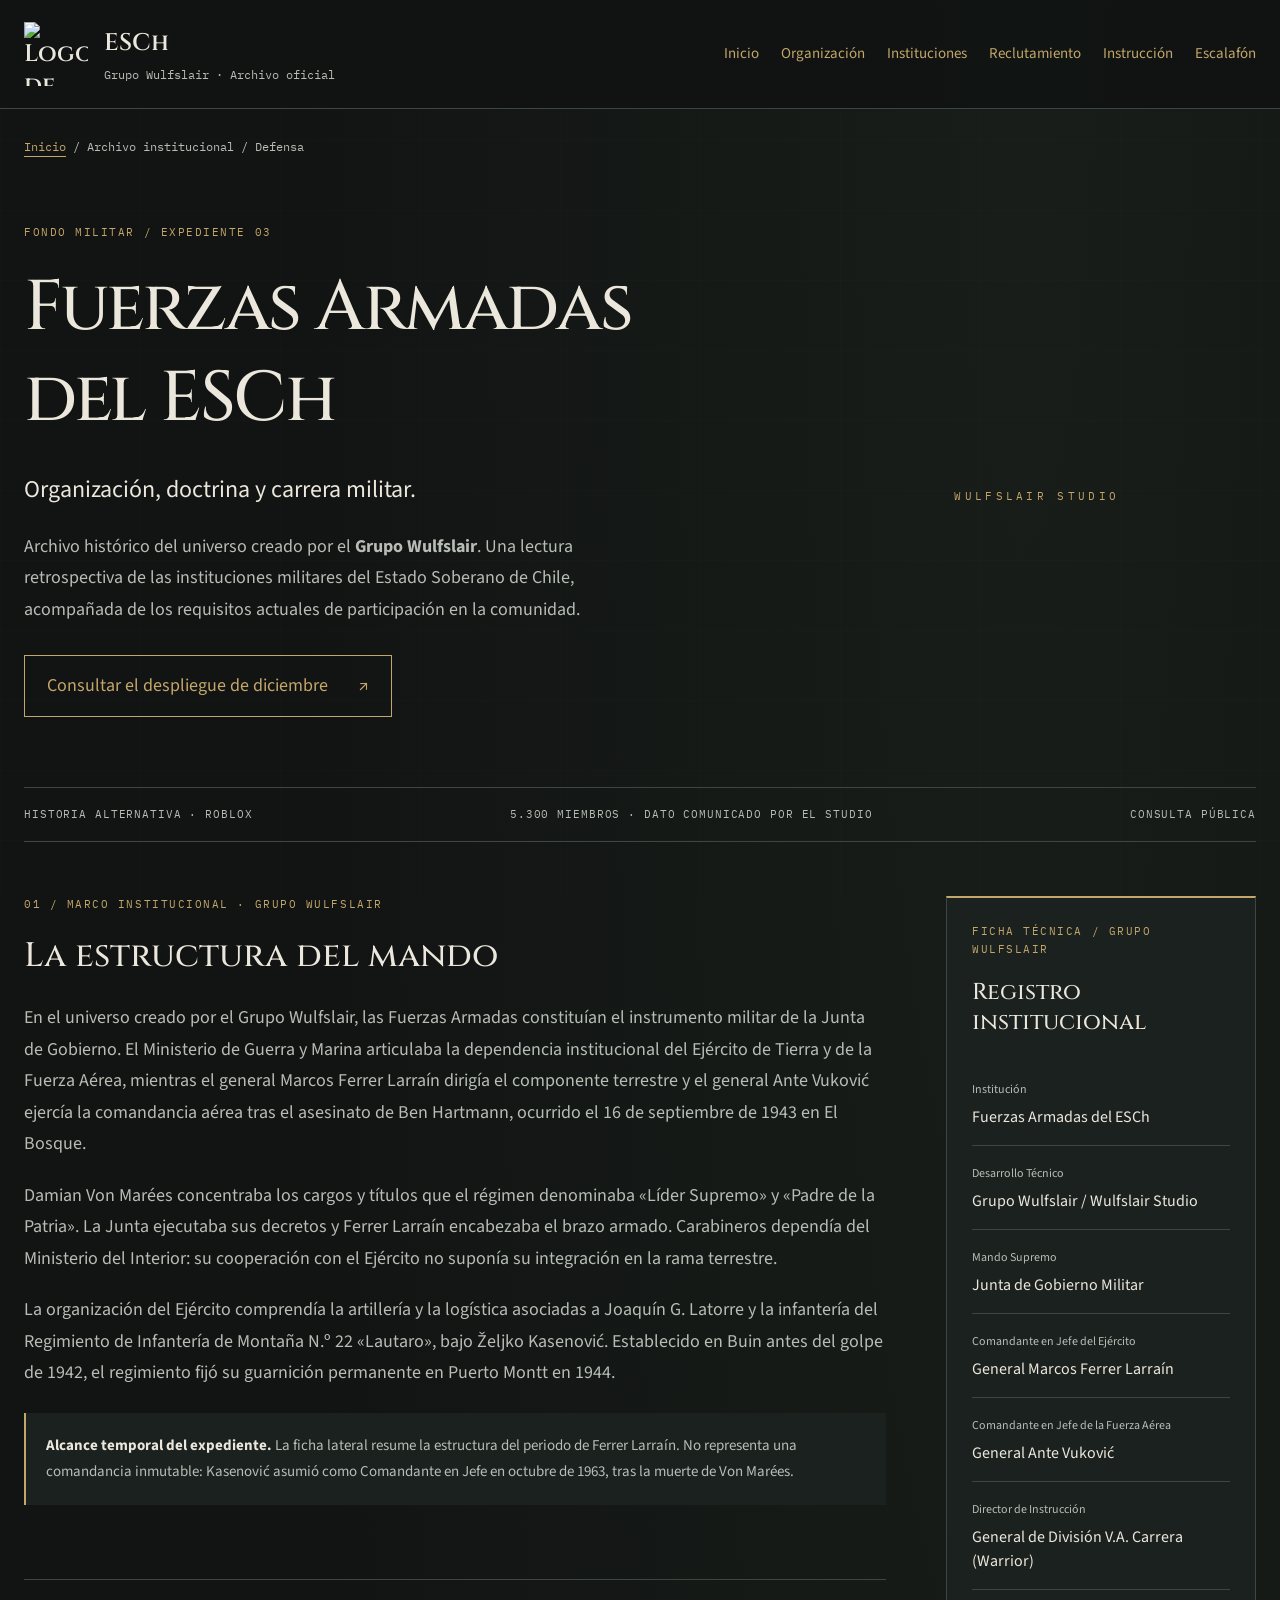
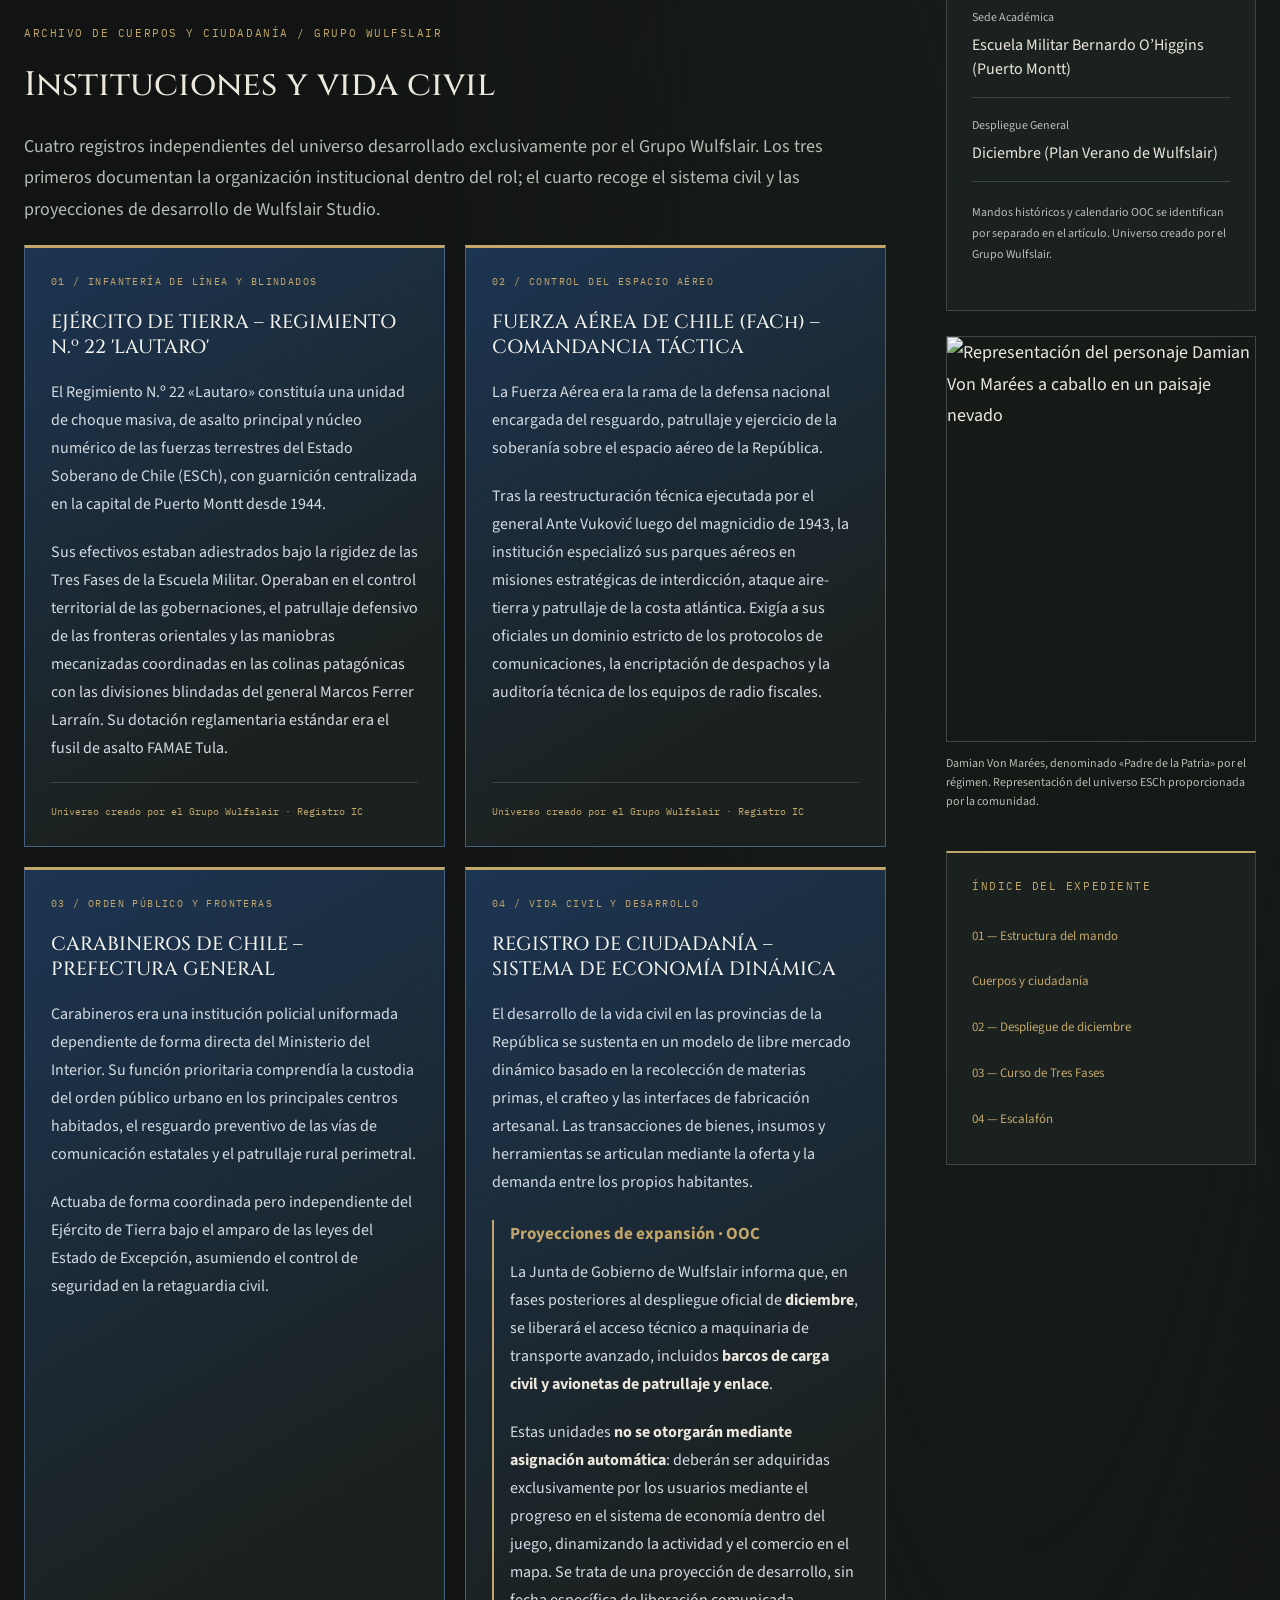
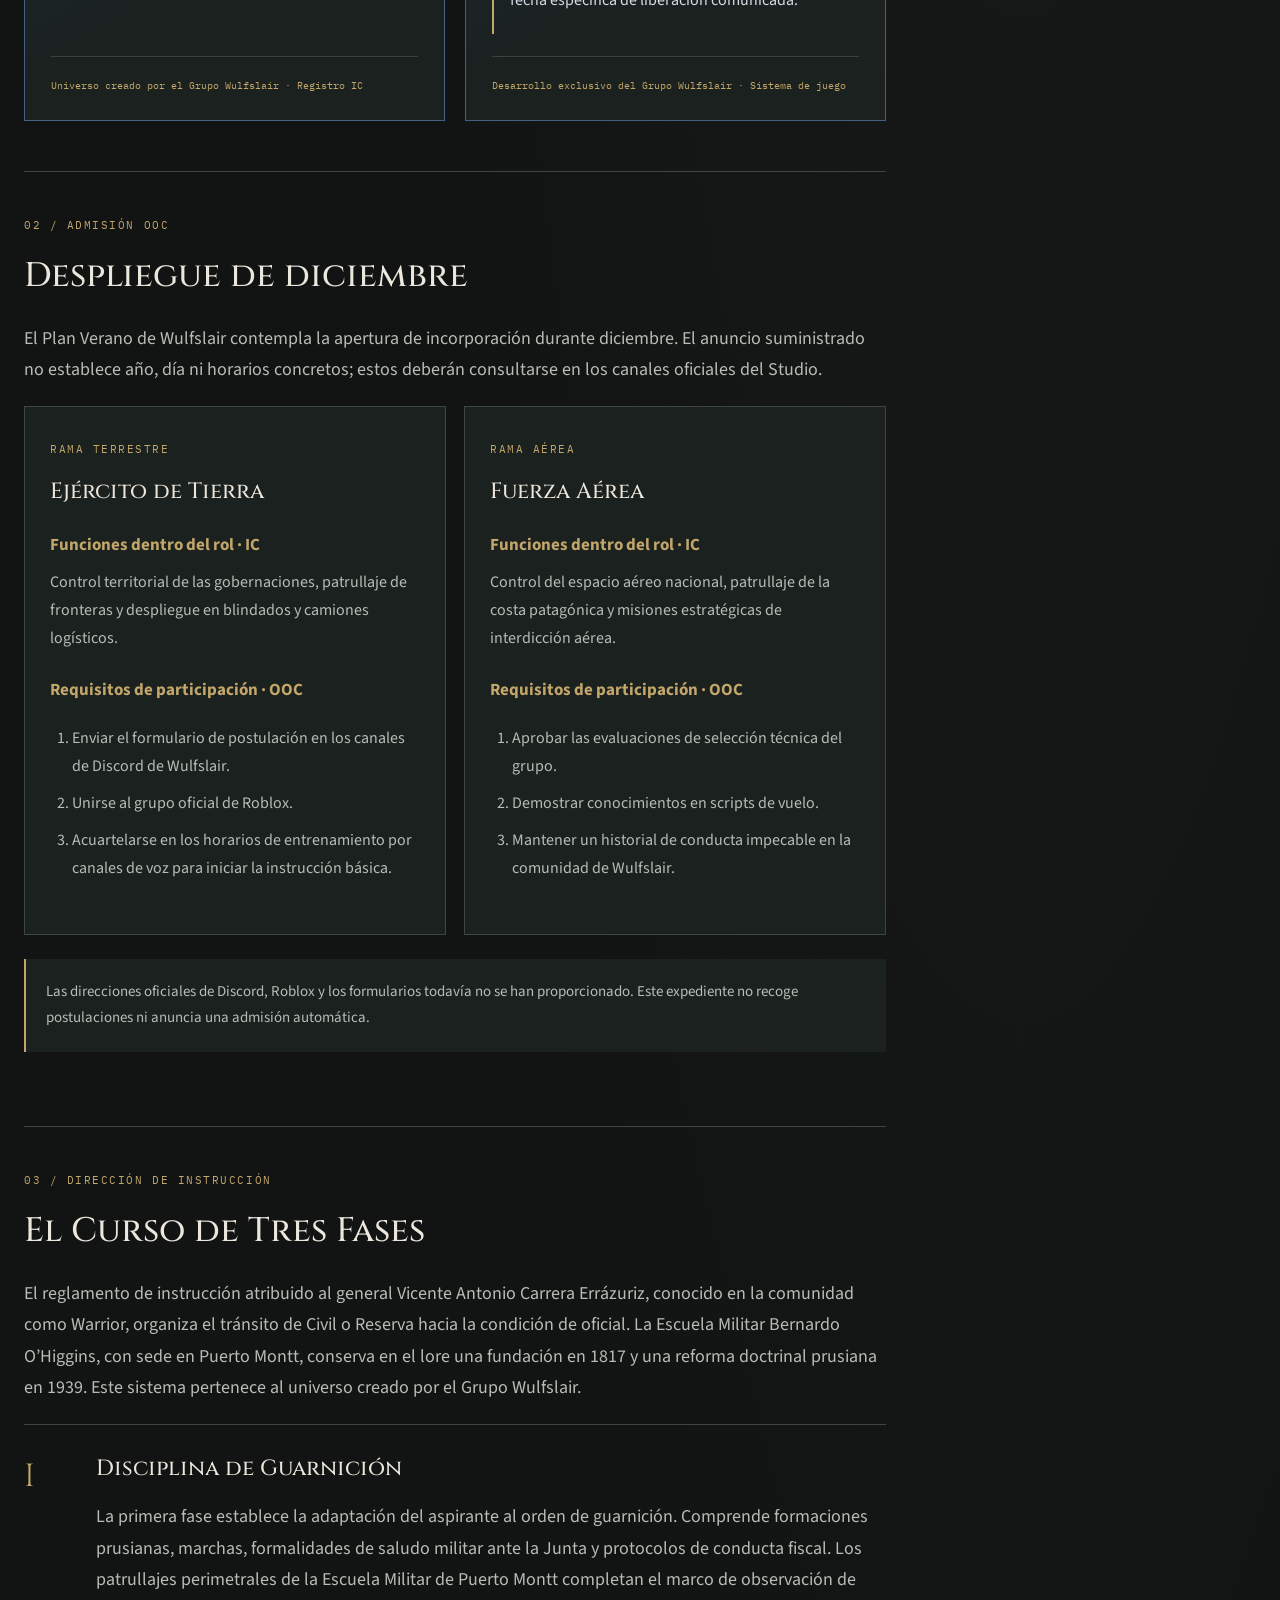
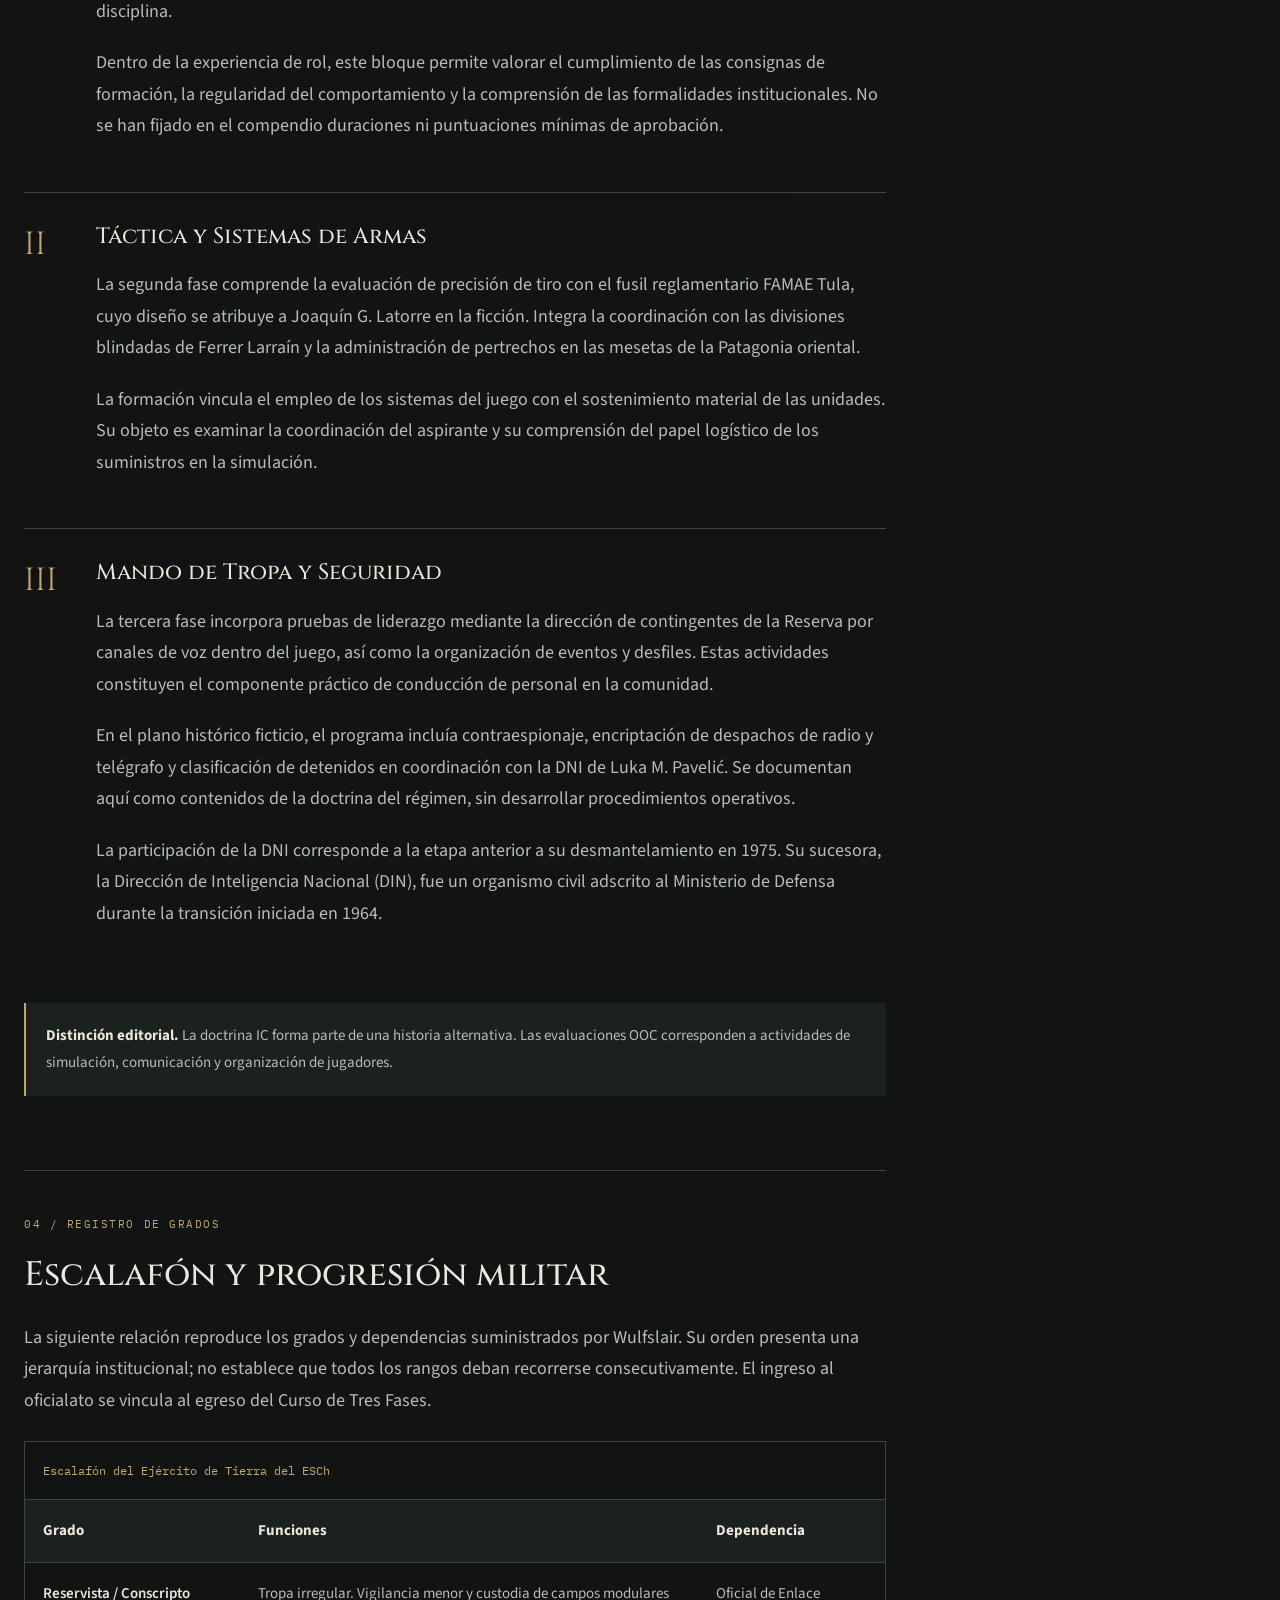
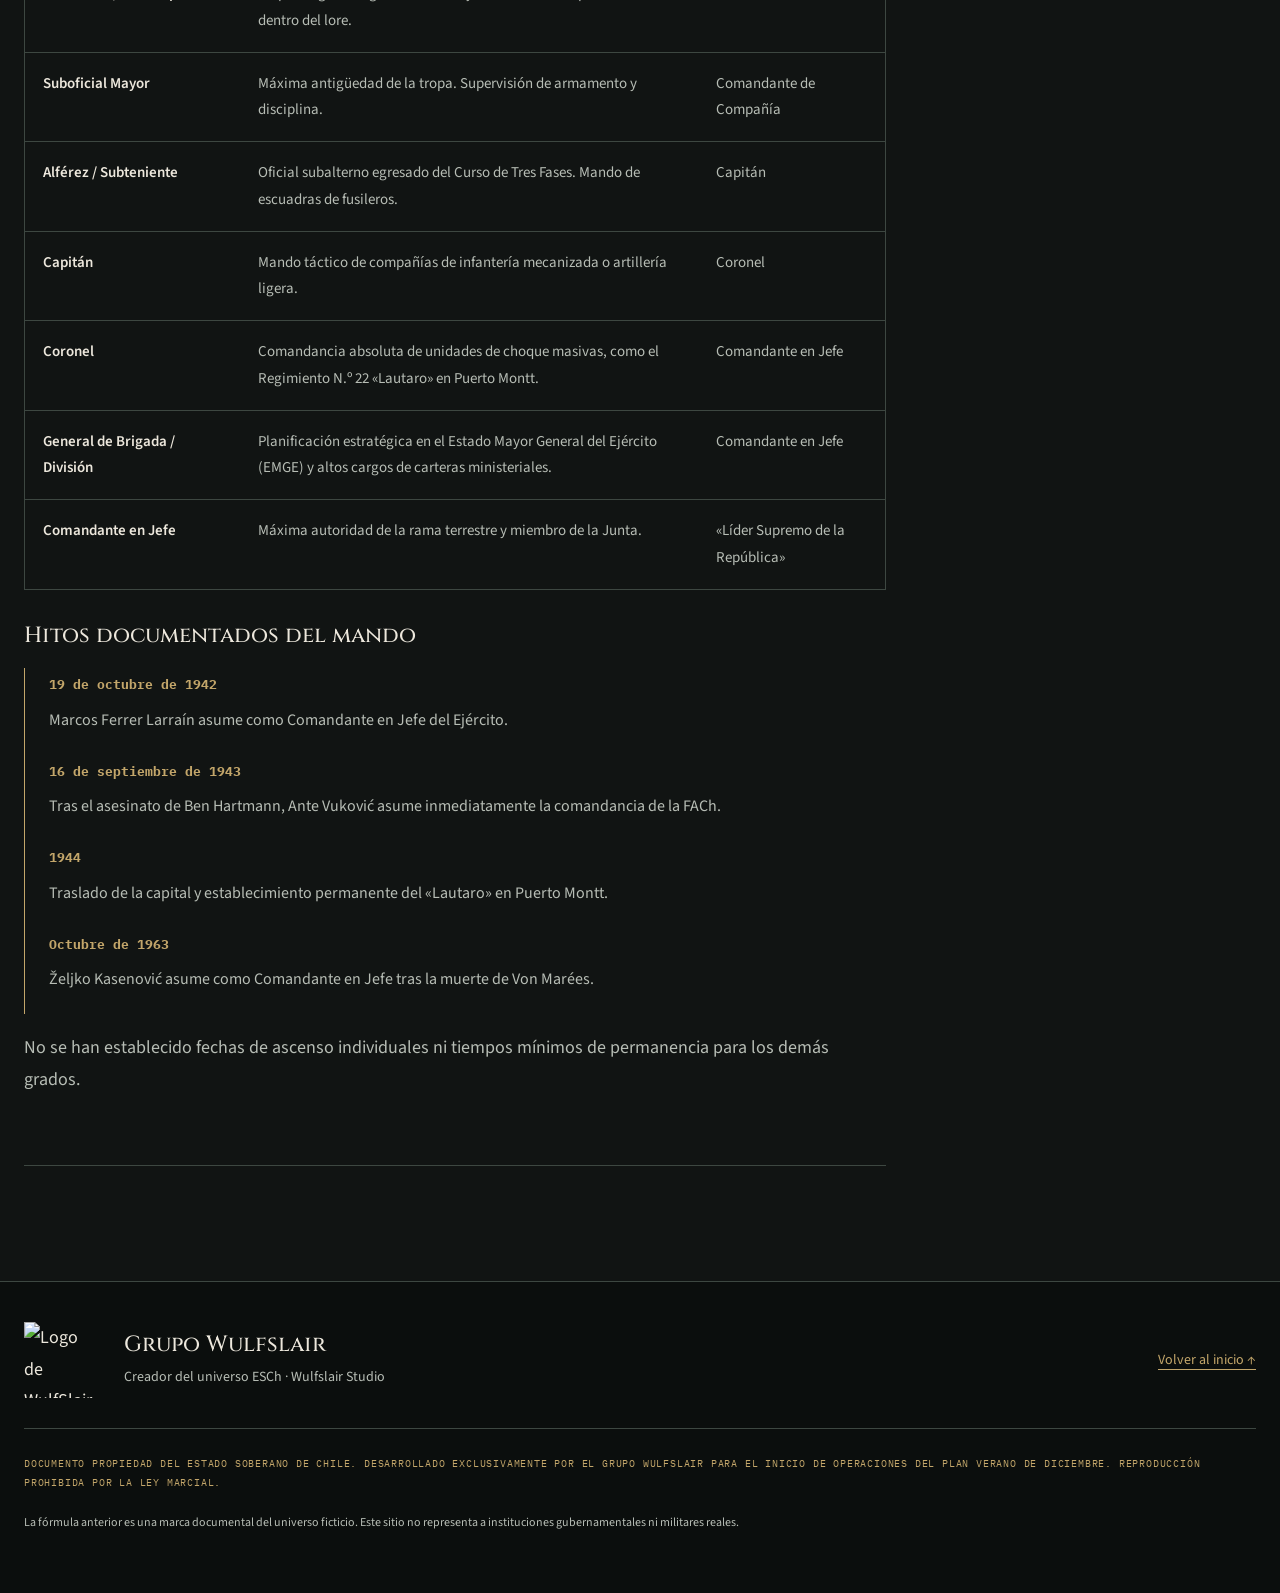
==== defensa.html @ a0bb0087 "Add files via upload" ====
<!doctype html>
<html lang="es"><head><meta charset="utf-8"><meta name="viewport" content="width=device-width,initial-scale=1"><title>Fuerzas Armadas del ESCh | Grupo Wulfslair</title><meta name="description" content="Archivo oficial de las Fuerzas Armadas del ESCh, universo creado por el Grupo Wulfslair. Organización, Curso de Tres Fases y reclutamiento de diciembre."><meta name="author" content="Grupo Wulfslair / Wulfslair Studio"><meta name="theme-color" content="#111413"><meta property="og:title" content="Fuerzas Armadas del ESCh — Grupo Wulfslair"><meta property="og:description" content="Organización militar, instrucción y escalafón del universo ficticio creado por el Grupo Wulfslair."><meta property="og:type" content="article"><link rel="preconnect" href="https://fonts.googleapis.com"><link rel="preconnect" href="https://fonts.gstatic.com" crossorigin><link href="https://fonts.googleapis.com/css2?family=Cinzel:wght@500;600;700&family=IBM+Plex+Mono:wght@400;500&family=Source+Sans+3:wght@400;600;700&display=swap" rel="stylesheet"><link rel="stylesheet" href="defensa.css"><!-- Universo creado por el Grupo Wulfslair. Archivo de ficción histórica. --><script type="application/ld+json">{"@context":"https://schema.org","@type":"Article","headline":"Fuerzas Armadas del Estado Soberano de Chile","inLanguage":"es","author":{"@type":"Organization","name":"Grupo Wulfslair"},"publisher":{"@type":"Organization","name":"Wulfslair Studio"},"description":"Archivo del universo de historia alternativa creado por el Grupo Wulfslair."}</script></head>
<body><a class="skip" href="#contenido">Saltar al contenido</a><header><div class="wrap masthead"><a class="brand" href="index.html"><img src="assets/wulfslair.png" width="64" height="64" alt="Logo de WulfSlair"><span>ESCh<small>Grupo Wulfslair · Archivo oficial</small></span></a><nav aria-label="Navegación de defensa"><a href="index.html">Inicio</a><a href="#organizacion">Organización</a><a href="#ramas">Instituciones</a><a href="#reclutamiento">Reclutamiento</a><a href="#instruccion">Instrucción</a><a href="#escalafon">Escalafón</a></nav></div></header>
<main class="wrap" id="contenido"><div class="breadcrumbs"><a href="index.html">Inicio</a> / Archivo institucional / Defensa</div><section class="hero"><div><p class="eyebrow">Fondo militar / Expediente 03</p><h1>Fuerzas Armadas<br>del ESCh</h1><p class="lead">Organización, doctrina y carrera militar.</p><p>Archivo histórico del universo creado por el <strong>Grupo Wulfslair</strong>. Una lectura retrospectiva de las instituciones militares del Estado Soberano de Chile, acompañada de los requisitos actuales de participación en la comunidad.</p><a class="button" href="#reclutamiento">Consultar el despliegue de diciembre <span aria-hidden="true">↗</span></a></div><div class="hero-seal" aria-hidden="true"><img src="assets/wulfslair.png" alt=""><span>Wulfslair Studio</span></div></section><div class="ribbon"><span>Historia alternativa · Roblox</span><span>5.300 miembros · Dato comunicado por el Studio</span><span>Consulta pública</span></div>
<div class="layout"><article>
<section id="organizacion"><p class="eyebrow">01 / Marco institucional · Grupo Wulfslair</p><h2>La estructura del mando</h2><p>En el universo creado por el Grupo Wulfslair, las Fuerzas Armadas constituían el instrumento militar de la Junta de Gobierno. El Ministerio de Guerra y Marina articulaba la dependencia institucional del Ejército de Tierra y de la Fuerza Aérea, mientras el general Marcos Ferrer Larraín dirigía el componente terrestre y el general Ante Vuković ejercía la comandancia aérea tras el asesinato de Ben Hartmann, ocurrido el 16 de septiembre de 1943 en El Bosque.</p><p>Damian Von Marées concentraba los cargos y títulos que el régimen denominaba «Líder Supremo» y «Padre de la Patria». La Junta ejecutaba sus decretos y Ferrer Larraín encabezaba el brazo armado. Carabineros dependía del Ministerio del Interior: su cooperación con el Ejército no suponía su integración en la rama terrestre.</p><p>La organización del Ejército comprendía la artillería y la logística asociadas a Joaquín G. Latorre y la infantería del Regimiento de Infantería de Montaña N.º 22 «Lautaro», bajo Željko Kasenović. Establecido en Buin antes del golpe de 1942, el regimiento fijó su guarnición permanente en Puerto Montt en 1944.</p><div class="annotation"><strong>Alcance temporal del expediente.</strong> La ficha lateral resume la estructura del periodo de Ferrer Larraín. No representa una comandancia inmutable: Kasenović asumió como Comandante en Jefe en octubre de 1963, tras la muerte de Von Marées.</div></section>
<section id="ramas" aria-labelledby="ramas-titulo">
<p class="eyebrow">Archivo de cuerpos y ciudadanía / Grupo Wulfslair</p>
<h2 id="ramas-titulo">Instituciones y vida civil</h2>
<p>Cuatro registros independientes del universo desarrollado exclusivamente por el Grupo Wulfslair. Los tres primeros documentan la organización institucional dentro del rol; el cuarto recoge el sistema civil y las proyecciones de desarrollo de Wulfslair Studio.</p>
<div class="institutions-grid">
<div class="institution-card"><p class="eyebrow">01 / Infantería de línea y blindados</p><h3>EJÉRCITO DE TIERRA – REGIMIENTO N.º 22 'LAUTARO'</h3><p>El Regimiento N.º 22 «Lautaro» constituía una unidad de choque masiva, de asalto principal y núcleo numérico de las fuerzas terrestres del Estado Soberano de Chile (ESCh), con guarnición centralizada en la capital de Puerto Montt desde 1944.</p><p>Sus efectivos estaban adiestrados bajo la rigidez de las Tres Fases de la Escuela Militar. Operaban en el control territorial de las gobernaciones, el patrullaje defensivo de las fronteras orientales y las maniobras mecanizadas coordinadas en las colinas patagónicas con las divisiones blindadas del general Marcos Ferrer Larraín. Su dotación reglamentaria estándar era el fusil de asalto FAMAE Tula.</p><p class="institution-source">Universo creado por el Grupo Wulfslair · Registro IC</p></div>
<div class="institution-card"><p class="eyebrow">02 / Control del espacio aéreo</p><h3>FUERZA AÉREA DE CHILE (FACh) – COMANDANCIA TÁCTICA</h3><p>La Fuerza Aérea era la rama de la defensa nacional encargada del resguardo, patrullaje y ejercicio de la soberanía sobre el espacio aéreo de la República.</p><p>Tras la reestructuración técnica ejecutada por el general Ante Vuković luego del magnicidio de 1943, la institución especializó sus parques aéreos en misiones estratégicas de interdicción, ataque aire-tierra y patrullaje de la costa atlántica. Exigía a sus oficiales un dominio estricto de los protocolos de comunicaciones, la encriptación de despachos y la auditoría técnica de los equipos de radio fiscales.</p><p class="institution-source">Universo creado por el Grupo Wulfslair · Registro IC</p></div>
<div class="institution-card"><p class="eyebrow">03 / Orden público y fronteras</p><h3>CARABINEROS DE CHILE – PREFECTURA GENERAL</h3><p>Carabineros era una institución policial uniformada dependiente de forma directa del Ministerio del Interior. Su función prioritaria comprendía la custodia del orden público urbano en los principales centros habitados, el resguardo preventivo de las vías de comunicación estatales y el patrullaje rural perimetral.</p><p>Actuaba de forma coordinada pero independiente del Ejército de Tierra bajo el amparo de las leyes del Estado de Excepción, asumiendo el control de seguridad en la retaguardia civil.</p><p class="institution-source">Universo creado por el Grupo Wulfslair · Registro IC</p></div>
<div class="institution-card"><p class="eyebrow">04 / Vida civil y desarrollo</p><h3>REGISTRO DE CIUDADANÍA – SISTEMA DE ECONOMÍA DINÁMICA</h3><p>El desarrollo de la vida civil en las provincias de la República se sustenta en un modelo de libre mercado dinámico basado en la recolección de materias primas, el crafteo y las interfaces de fabricación artesanal. Las transacciones de bienes, insumos y herramientas se articulan mediante la oferta y la demanda entre los propios habitantes.</p><div class="expansion"><h4>Proyecciones de expansión · OOC</h4><p>La Junta de Gobierno de Wulfslair informa que, en fases posteriores al despliegue oficial de <strong>diciembre</strong>, se liberará el acceso técnico a maquinaria de transporte avanzado, incluidos <strong>barcos de carga civil y avionetas de patrullaje y enlace</strong>.</p><p>Estas unidades <strong>no se otorgarán mediante asignación automática</strong>: deberán ser adquiridas exclusivamente por los usuarios mediante el progreso en el sistema de economía dentro del juego, dinamizando la actividad y el comercio en el mapa. Se trata de una proyección de desarrollo, sin fecha específica de liberación comunicada.</p></div><p class="institution-source">Desarrollo exclusivo del Grupo Wulfslair · Sistema de juego</p></div>
</div></section>
<section id="reclutamiento"><p class="eyebrow">02 / Admisión OOC</p><h2>Despliegue de diciembre</h2><p>El Plan Verano de Wulfslair contempla la apertura de incorporación durante diciembre. El anuncio suministrado no establece año, día ni horarios concretos; estos deberán consultarse en los canales oficiales del Studio.</p><div class="recruit-grid"><div class="recruit"><span class="eyebrow">Rama terrestre</span><h3>Ejército de Tierra</h3><h4>Funciones dentro del rol · IC</h4><p>Control territorial de las gobernaciones, patrullaje de fronteras y despliegue en blindados y camiones logísticos.</p><h4>Requisitos de participación · OOC</h4><ol><li>Enviar el formulario de postulación en los canales de Discord de Wulfslair.</li><li>Unirse al grupo oficial de Roblox.</li><li>Acuartelarse en los horarios de entrenamiento por canales de voz para iniciar la instrucción básica.</li></ol></div><div class="recruit"><span class="eyebrow">Rama aérea</span><h3>Fuerza Aérea</h3><h4>Funciones dentro del rol · IC</h4><p>Control del espacio aéreo nacional, patrullaje de la costa patagónica y misiones estratégicas de interdicción aérea.</p><h4>Requisitos de participación · OOC</h4><ol><li>Aprobar las evaluaciones de selección técnica del grupo.</li><li>Demostrar conocimientos en scripts de vuelo.</li><li>Mantener un historial de conducta impecable en la comunidad de Wulfslair.</li></ol></div></div><p class="annotation">Las direcciones oficiales de Discord, Roblox y los formularios todavía no se han proporcionado. Este expediente no recoge postulaciones ni anuncia una admisión automática.</p></section>
<section id="instruccion"><p class="eyebrow">03 / Dirección de instrucción</p><h2>El Curso de Tres Fases</h2><p>El reglamento de instrucción atribuido al general Vicente Antonio Carrera Errázuriz, conocido en la comunidad como Warrior, organiza el tránsito de Civil o Reserva hacia la condición de oficial. La Escuela Militar Bernardo O’Higgins, con sede en Puerto Montt, conserva en el lore una fundación en 1817 y una reforma doctrinal prusiana en 1939. Este sistema pertenece al universo creado por el Grupo Wulfslair.</p><div class="phase"><span class="phase-number">I</span><div><h3>Disciplina de Guarnición</h3><p>La primera fase establece la adaptación del aspirante al orden de guarnición. Comprende formaciones prusianas, marchas, formalidades de saludo militar ante la Junta y protocolos de conducta fiscal. Los patrullajes perimetrales de la Escuela Militar de Puerto Montt completan el marco de observación de disciplina.</p><p>Dentro de la experiencia de rol, este bloque permite valorar el cumplimiento de las consignas de formación, la regularidad del comportamiento y la comprensión de las formalidades institucionales. No se han fijado en el compendio duraciones ni puntuaciones mínimas de aprobación.</p></div></div><div class="phase"><span class="phase-number">II</span><div><h3>Táctica y Sistemas de Armas</h3><p>La segunda fase comprende la evaluación de precisión de tiro con el fusil reglamentario FAMAE Tula, cuyo diseño se atribuye a Joaquín G. Latorre en la ficción. Integra la coordinación con las divisiones blindadas de Ferrer Larraín y la administración de pertrechos en las mesetas de la Patagonia oriental.</p><p>La formación vincula el empleo de los sistemas del juego con el sostenimiento material de las unidades. Su objeto es examinar la coordinación del aspirante y su comprensión del papel logístico de los suministros en la simulación.</p></div></div><div class="phase"><span class="phase-number">III</span><div><h3>Mando de Tropa y Seguridad</h3><p>La tercera fase incorpora pruebas de liderazgo mediante la dirección de contingentes de la Reserva por canales de voz dentro del juego, así como la organización de eventos y desfiles. Estas actividades constituyen el componente práctico de conducción de personal en la comunidad.</p><p>En el plano histórico ficticio, el programa incluía contraespionaje, encriptación de despachos de radio y telégrafo y clasificación de detenidos en coordinación con la DNI de Luka M. Pavelić. Se documentan aquí como contenidos de la doctrina del régimen, sin desarrollar procedimientos operativos.</p><p>La participación de la DNI corresponde a la etapa anterior a su desmantelamiento en 1975. Su sucesora, la Dirección de Inteligencia Nacional (DIN), fue un organismo civil adscrito al Ministerio de Defensa durante la transición iniciada en 1964.</p></div></div><p class="annotation"><strong>Distinción editorial.</strong> La doctrina IC forma parte de una historia alternativa. Las evaluaciones OOC corresponden a actividades de simulación, comunicación y organización de jugadores.</p></section>
<section id="escalafon"><p class="eyebrow">04 / Registro de grados</p><h2>Escalafón y progresión militar</h2><p>La siguiente relación reproduce los grados y dependencias suministrados por Wulfslair. Su orden presenta una jerarquía institucional; no establece que todos los rangos deban recorrerse consecutivamente. El ingreso al oficialato se vincula al egreso del Curso de Tres Fases.</p><div class="table-scroll" tabindex="0" role="region" aria-label="Tabla de escalafón; desplazable horizontalmente"><table><caption>Escalafón del Ejército de Tierra del ESCh</caption><thead><tr><th scope="col">Grado</th><th scope="col">Funciones</th><th scope="col">Dependencia</th></tr></thead><tbody>
<tr><th scope="row">Reservista / Conscripto</th><td>Tropa irregular. Vigilancia menor y custodia de campos modulares dentro del lore.</td><td>Oficial de Enlace</td></tr><tr><th scope="row">Suboficial Mayor</th><td>Máxima antigüedad de la tropa. Supervisión de armamento y disciplina.</td><td>Comandante de Compañía</td></tr><tr><th scope="row">Alférez / Subteniente</th><td>Oficial subalterno egresado del Curso de Tres Fases. Mando de escuadras de fusileros.</td><td>Capitán</td></tr><tr><th scope="row">Capitán</th><td>Mando táctico de compañías de infantería mecanizada o artillería ligera.</td><td>Coronel</td></tr><tr><th scope="row">Coronel</th><td>Comandancia absoluta de unidades de choque masivas, como el Regimiento N.º 22 «Lautaro» en Puerto Montt.</td><td>Comandante en Jefe</td></tr><tr><th scope="row">General de Brigada / División</th><td>Planificación estratégica en el Estado Mayor General del Ejército (EMGE) y altos cargos de carteras ministeriales.</td><td>Comandante en Jefe</td></tr><tr><th scope="row">Comandante en Jefe</th><td>Máxima autoridad de la rama terrestre y miembro de la Junta.</td><td>«Líder Supremo de la República»</td></tr></tbody></table></div><h3>Hitos documentados del mando</h3><ul class="timeline"><li><strong>19 de octubre de 1942</strong><p>Marcos Ferrer Larraín asume como Comandante en Jefe del Ejército.</p></li><li><strong>16 de septiembre de 1943</strong><p>Tras el asesinato de Ben Hartmann, Ante Vuković asume inmediatamente la comandancia de la FACh.</p></li><li><strong>1944</strong><p>Traslado de la capital y establecimiento permanente del «Lautaro» en Puerto Montt.</p></li><li><strong>Octubre de 1963</strong><p>Željko Kasenović asume como Comandante en Jefe tras la muerte de Von Marées.</p></li></ul><p>No se han establecido fechas de ascenso individuales ni tiempos mínimos de permanencia para los demás grados.</p></section>
</article><aside aria-labelledby="ficha"><div class="data-panel"><p class="eyebrow">Ficha técnica / Grupo Wulfslair</p><h2 id="ficha">Registro institucional</h2><dl><dt>Institución</dt><dd>Fuerzas Armadas del ESCh</dd><dt>Desarrollo Técnico</dt><dd>Grupo Wulfslair / Wulfslair Studio</dd><dt>Mando Supremo</dt><dd>Junta de Gobierno Militar</dd><dt>Comandante en Jefe del Ejército</dt><dd>General Marcos Ferrer Larraín</dd><dt>Comandante en Jefe de la Fuerza Aérea</dt><dd>General Ante Vuković</dd><dt>Director de Instrucción</dt><dd>General de División V.A. Carrera (Warrior)</dd><dt>Sede Académica</dt><dd>Escuela Militar Bernardo O’Higgins (Puerto Montt)</dd><dt>Despliegue General</dt><dd>Diciembre (Plan Verano de Wulfslair)</dd></dl><p class="small">Mandos históricos y calendario OOC se identifican por separado en el artículo. Universo creado por el Grupo Wulfslair.</p></div><figure><img src="assets/von-marees.png" width="630" height="825" loading="lazy" alt="Representación del personaje Damian Von Marées a caballo en un paisaje nevado"><figcaption>Damian Von Marées, denominado «Padre de la Patria» por el régimen. Representación del universo ESCh proporcionada por la comunidad.</figcaption></figure><div class="data-panel"><p class="eyebrow">Índice del expediente</p><nav aria-label="Índice del artículo"><a href="#organizacion">01 — Estructura del mando</a><a href="#ramas">Cuerpos y ciudadanía</a><a href="#reclutamiento">02 — Despliegue de diciembre</a><a href="#instruccion">03 — Curso de Tres Fases</a><a href="#escalafon">04 — Escalafón</a></nav></div></aside></div></main>
<footer><div class="wrap footer-top"><img src="assets/wulfslair.png" width="76" height="76" alt="Logo de WulfSlair"><div><h2>Grupo Wulfslair</h2><p>Creador del universo ESCh · Wulfslair Studio</p></div><a href="#contenido">Volver al inicio ↑</a></div><div class="wrap"><p class="watermark">DOCUMENTO PROPIEDAD DEL ESTADO SOBERANO DE CHILE. DESARROLLADO EXCLUSIVAMENTE POR EL GRUPO WULFSLAIR PARA EL INICIO DE OPERACIONES DEL PLAN VERANO DE DICIEMBRE. REPRODUCCIÓN PROHIBIDA POR LA LEY MARCIAL.</p><p class="small">La fórmula anterior es una marca documental del universo ficticio. Este sitio no representa a instituciones gubernamentales ni militares reales.</p></div></footer>
<script>if ('IntersectionObserver' in window && !matchMedia('(prefers-reduced-motion: reduce)').matches) { const observer = new IntersectionObserver(entries => { entries.forEach(entry => { if(entry.isIntersecting){entry.target.classList.add('visible');observer.unobserve(entry.target);} }); }, {threshold:0.08}); document.querySelectorAll('article > section').forEach(el => {el.classList.add('reveal');observer.observe(el);}); }</script></body></html>
---- defensa.css ----
:root{color-scheme:dark;--bg:#111413;--panel:#1b211f;--line:#3d4741;--ink:#ece7dc;--muted:#b7bdb5;--gold:#c3a66a}*{box-sizing:border-box}html{scroll-behavior:smooth;scroll-padding-top:2rem}body{margin:0;color:var(--ink);background:radial-gradient(ellipse at 80% 0%,#29302655,transparent 50%),var(--bg);font:18px/1.75 'Source Sans 3',Arial,sans-serif}body:before{content:'';position:fixed;inset:0;z-index:-1;background-image:linear-gradient(#b7bdb504 1px,transparent 1px),linear-gradient(90deg,#b7bdb504 1px,transparent 1px);background-size:140px 70px}.wrap{width:min(1280px,calc(100% - 48px));margin:auto}a{color:var(--gold);text-underline-offset:5px}a:hover{color:var(--ink)}a:focus-visible,[tabindex]:focus-visible{outline:2px solid var(--gold);outline-offset:5px}header{border-bottom:1px solid var(--line);background:#111413ee}.masthead{display:flex;align-items:center;justify-content:space-between;gap:30px;padding:22px 0}.brand{display:flex;align-items:center;gap:16px;text-decoration:none;color:var(--ink);font:600 24px 'Cinzel',Georgia,serif}.brand img{object-fit:contain}.brand small{display:block;color:var(--muted);font:12px 'IBM Plex Mono',monospace;margin-top:8px}nav{display:flex;gap:22px;flex-wrap:wrap}nav a{font-size:15px;text-decoration:none;padding:9px 0}h1,h2,h3{font-family:'Cinzel',Georgia,serif;line-height:1.3;font-weight:500}h1{font-size:clamp(40px,5.5vw,76px);margin:18px 0 24px;letter-spacing:-.035em}h2{font-size:clamp(25px,3vw,34px);margin:10px 0 24px}h3{font-size:22px;margin:0 0 18px}h4{font-size:17px;margin:24px 0 8px;color:var(--gold)}p{margin:0 0 20px}img{max-width:100%;height:auto}.breadcrumbs{font:12px 'IBM Plex Mono',monospace;color:var(--muted);padding-top:30px}.eyebrow{font:11px/1.6 'IBM Plex Mono',monospace;text-transform:uppercase;letter-spacing:.14em;color:var(--gold)}.hero{display:grid;grid-template-columns:1.65fr 1fr;gap:70px;align-items:center;padding:70px 0}.hero p:not(.eyebrow){max-width:65ch;color:var(--muted)}.hero .lead{font-size:24px;color:var(--ink)!important}.hero-seal{text-align:center;position:relative}.hero-seal img{width:280px;opacity:.65;animation:seal-in 1.2s ease both}.hero-seal span{display:block;font:11px 'IBM Plex Mono',monospace;letter-spacing:.3em;text-transform:uppercase;color:var(--gold);margin-top:20px}.button{display:inline-flex;gap:30px;padding:14px 22px;border:1px solid var(--gold);margin-top:10px;text-decoration:none;transition:background .2s,transform .2s}.button:hover{background:var(--gold);color:var(--bg);transform:translateY(-2px)}.ribbon{display:flex;flex-wrap:wrap;justify-content:space-between;gap:16px;border-block:1px solid var(--line);padding:18px 0;font:11px/1.6 'IBM Plex Mono',monospace;color:var(--muted);text-transform:uppercase;letter-spacing:.08em}.layout{display:grid;grid-template-columns:minmax(0,1fr) 310px;gap:60px;padding:54px 0 70px}article>section{padding-bottom:50px;margin-bottom:45px;border-bottom:1px solid var(--line)}article p{color:var(--muted)}article strong{color:var(--ink)}.annotation{background:var(--panel);border-left:2px solid var(--gold);padding:20px;font-size:15px;color:var(--muted);margin:24px 0}.recruit-grid{display:grid;grid-template-columns:1fr 1fr;gap:18px}.recruit{background:var(--panel);border:1px solid var(--line);padding:25px;transition:transform .25s,border-color .25s}.recruit:hover{transform:translateY(-4px);border-color:var(--gold)}.recruit h3{margin-top:15px}.recruit p,.recruit li{font-size:16px}.recruit ol{padding-left:22px;color:var(--muted)}li{padding-bottom:9px}.phase{display:grid;grid-template-columns:50px 1fr;gap:22px;border-top:1px solid var(--line);padding:30px 0}.phase-number{font:32px 'Cinzel',Georgia,serif;color:var(--gold)}.data-panel{background:var(--panel);padding:25px;border:1px solid var(--line);border-top:2px solid var(--gold);margin-bottom:25px}.data-panel h2{font-size:23px}dl{margin:0}dt{font-size:12px;color:var(--muted);padding-top:17px}dd{margin:5px 0 0;padding-bottom:16px;border-bottom:1px solid var(--line);font-size:16px;line-height:1.5}.small{font-size:12px;color:var(--muted);margin-top:20px}.data-panel nav{display:grid;gap:5px}.data-panel nav a{font-size:13px}figure{margin:0 0 28px}figure img{display:block;width:100%;filter:saturate(.55);border:1px solid var(--line)}figcaption{font-size:12px;color:var(--muted);padding:12px 0;line-height:1.6}.table-scroll{overflow-x:auto;border:1px solid var(--line);margin:25px 0 32px}table{border-collapse:collapse;width:100%;min-width:650px;font-size:15px}caption{text-align:left;padding:18px;color:var(--gold);font-family:'IBM Plex Mono',monospace;font-size:12px}th,td{padding:18px;text-align:left;vertical-align:top;border-top:1px solid var(--line)}thead{background:var(--panel)}tbody th{font-weight:600;width:25%}td{color:var(--muted)}tbody tr:hover{background:var(--panel)}.timeline{list-style:none;border-left:1px solid var(--gold);padding-left:24px}.timeline strong{font-family:'IBM Plex Mono',monospace;font-size:13px;color:var(--gold)}.timeline p{margin:6px 0 12px;font-size:16px}footer{background:#0b0e0d;border-top:1px solid var(--line);padding:40px 0}.footer-top{display:flex;align-items:center;gap:24px}.footer-top h2{font-size:22px;margin:0 0 5px}.footer-top p{font-size:14px;margin:0;color:var(--muted)}.footer-top>a{margin-left:auto;font-size:14px}.watermark{font:10px/1.9 'IBM Plex Mono',monospace;letter-spacing:.08em;border-top:1px solid var(--line);margin-top:30px;padding-top:25px;color:var(--gold)}.skip{position:absolute;left:15px;top:10px;transform:translateY(-200%);padding:12px;background:var(--ink);color:var(--bg);z-index:9}.skip:focus{transform:none}.reveal{opacity:0;transform:translateY(18px);transition:opacity .65s,transform .65s}.reveal.visible{opacity:1;transform:none}@keyframes seal-in{from{opacity:0;transform:scale(.94)}to{opacity:.65;transform:scale(1)}}@media(max-width:1000px){.masthead{flex-wrap:wrap}.layout{gap:30px;grid-template-columns:minmax(0,1fr) 280px}.recruit-grid{grid-template-columns:1fr}.hero{gap:30px}.hero-seal img{width:220px}}@media(max-width:760px){.wrap{width:calc(100% - 36px)}.layout,.hero{grid-template-columns:1fr}.hero{padding:40px 0}.hero-seal{display:none}.layout aside{display:grid;grid-template-columns:1fr;order:0}.layout article{order:1}.layout{gap:20px}.brand small{font-size:10px}nav{gap:16px}.masthead{gap:15px}.footer-top{flex-wrap:wrap}.footer-top>a{margin-left:0}.ribbon{font-size:10px}.phase{gap:15px;grid-template-columns:35px 1fr}}@media(prefers-reduced-motion:reduce){html{scroll-behavior:auto}*,*:before,*:after{animation:none!important;transition:none!important}.reveal{opacity:1;transform:none}}

/* Módulo institucional del Grupo Wulfslair: azul sólido mate. */
:root { --archive-blue: #1c3553; --archive-blue-line: #456080; }
.institutions-grid { display: grid; grid-template-columns: repeat(2, minmax(0, 1fr)); gap: 20px; align-items: stretch; }
.institution-card { display: flex; flex-direction: column; min-width: 0; padding: 26px; background: linear-gradient(150deg, #1c3553 0%, #1b211f 75%); border: 1px solid var(--archive-blue-line); border-top: 3px solid var(--gold); transition: transform .25s ease, border-color .25s ease; }
.institution-card:hover { transform: translateY(-3px); border-color: var(--gold); }
.institution-card h3 { font-size: clamp(17px, 1.5vw, 21px); color: #f3f2ed; overflow-wrap: anywhere; }
.institution-card p { font-size: 16px; color: #d5dbe3; }
.institution-card .eyebrow { font-size: 10px; color: var(--gold); }
.institution-card .institution-source { margin: auto 0 0; padding-top: 20px; border-top: 1px solid #ffffff24; font: 10px/1.7 'IBM Plex Mono', monospace; color: var(--gold); }
.expansion { border-left: 2px solid var(--gold); padding-left: 16px; margin: 4px 0 22px; }
.expansion h4 { margin-top: 0; }
@media (max-width: 760px) { .institutions-grid { grid-template-columns: 1fr; } .institution-card { padding: 22px; } }
@media (prefers-reduced-motion: reduce) { .institution-card:hover { transform: none; } }
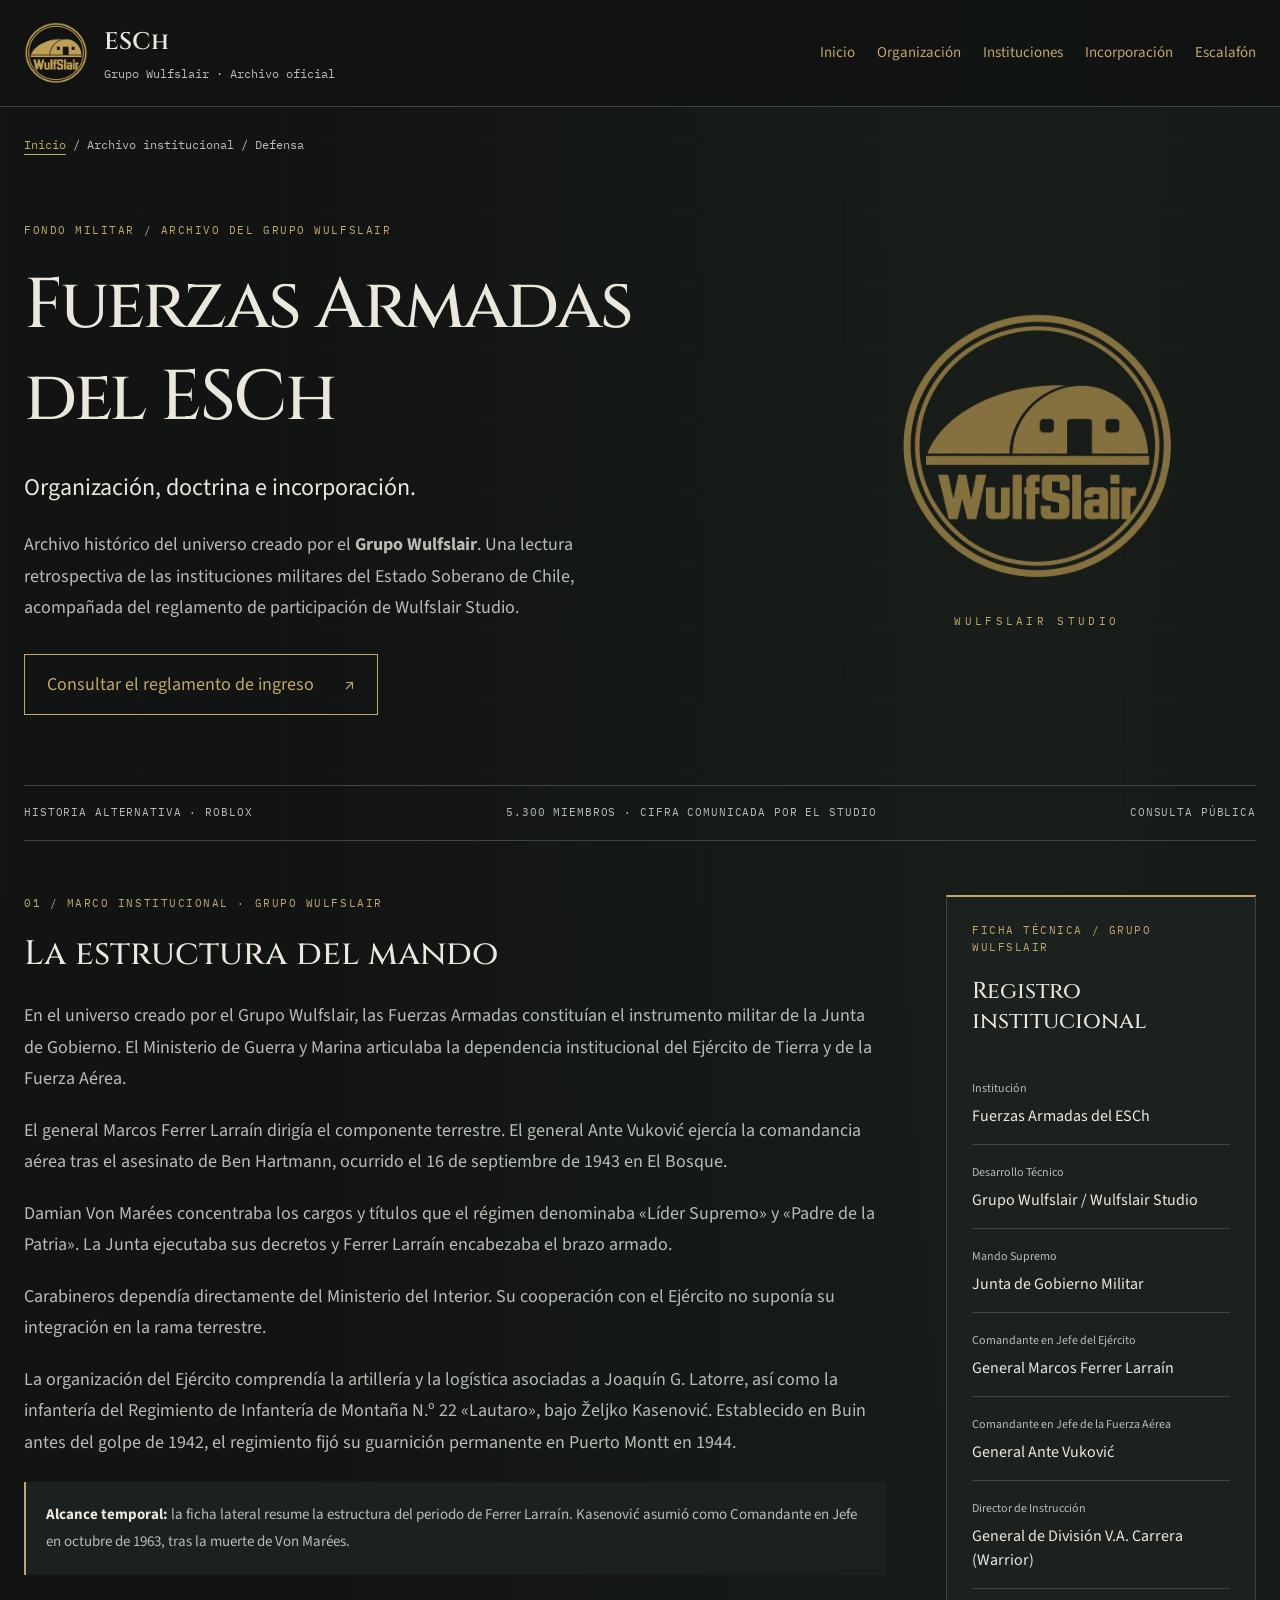
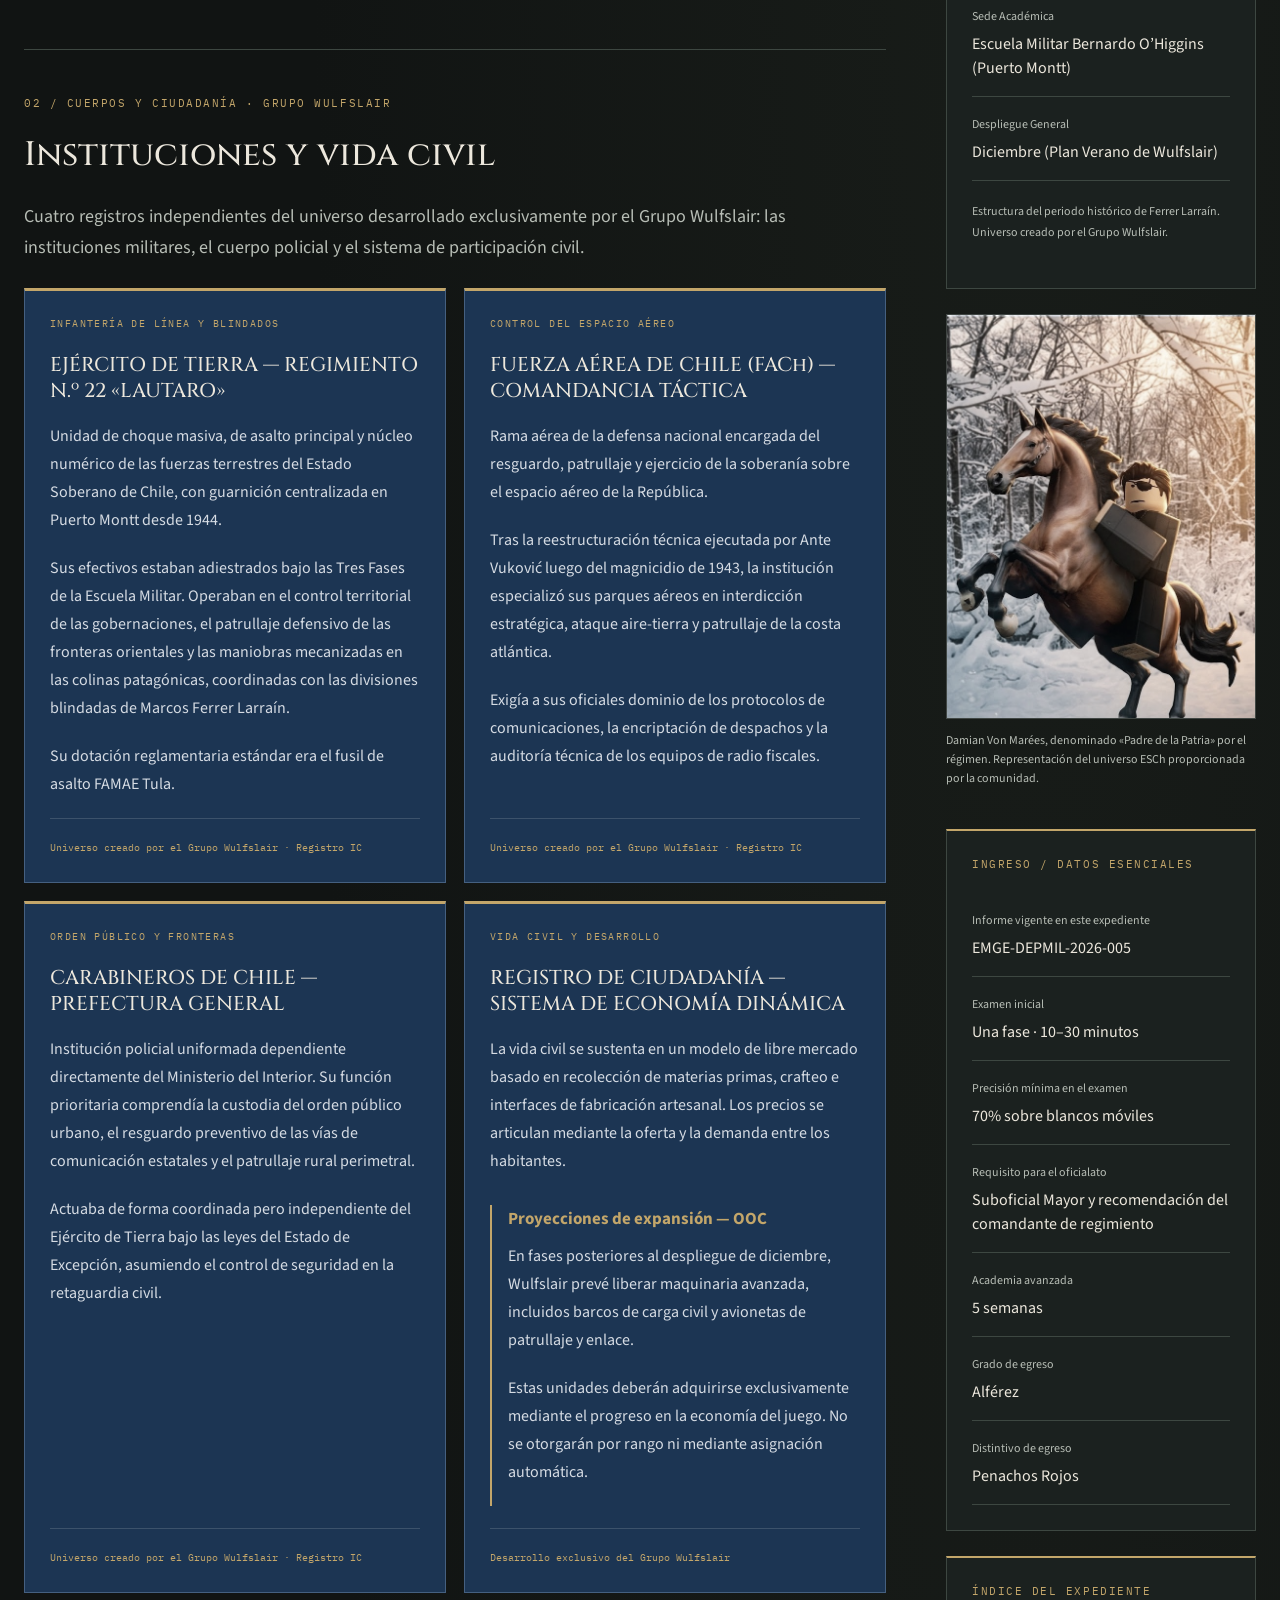
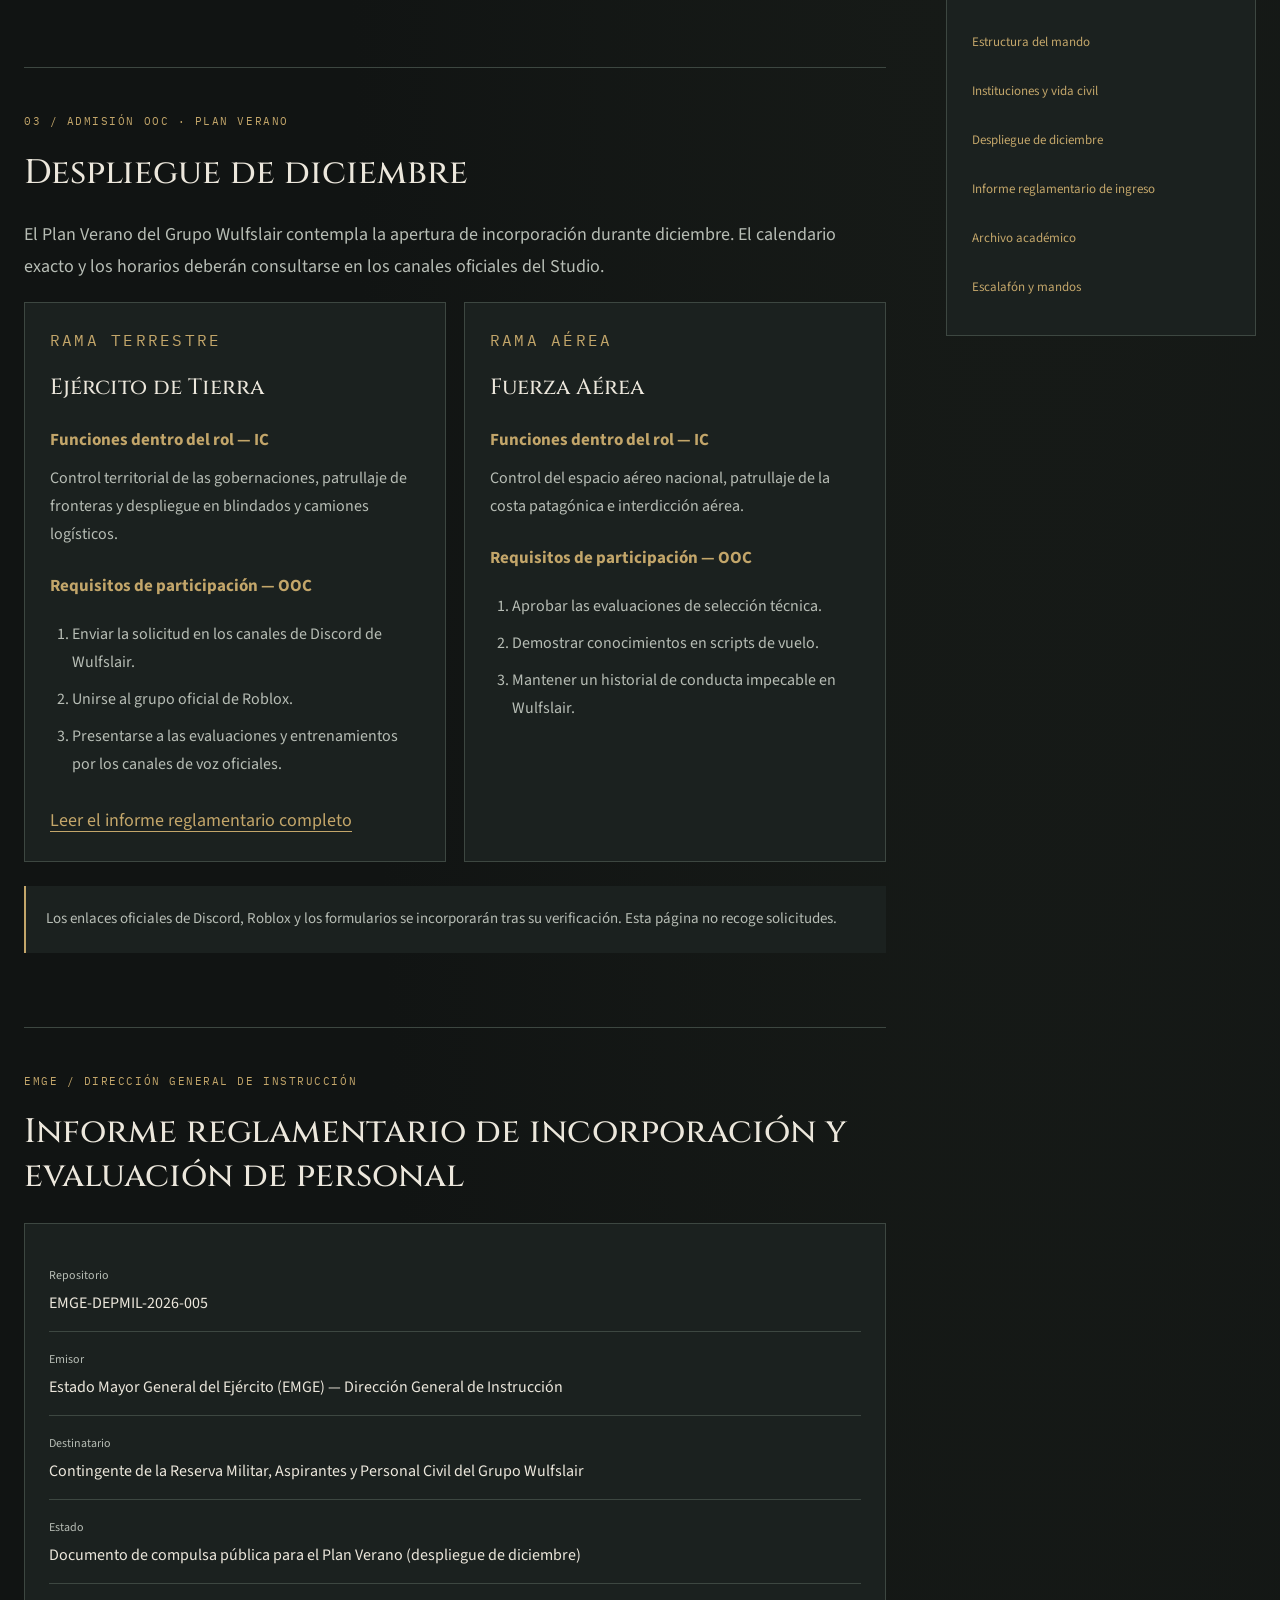
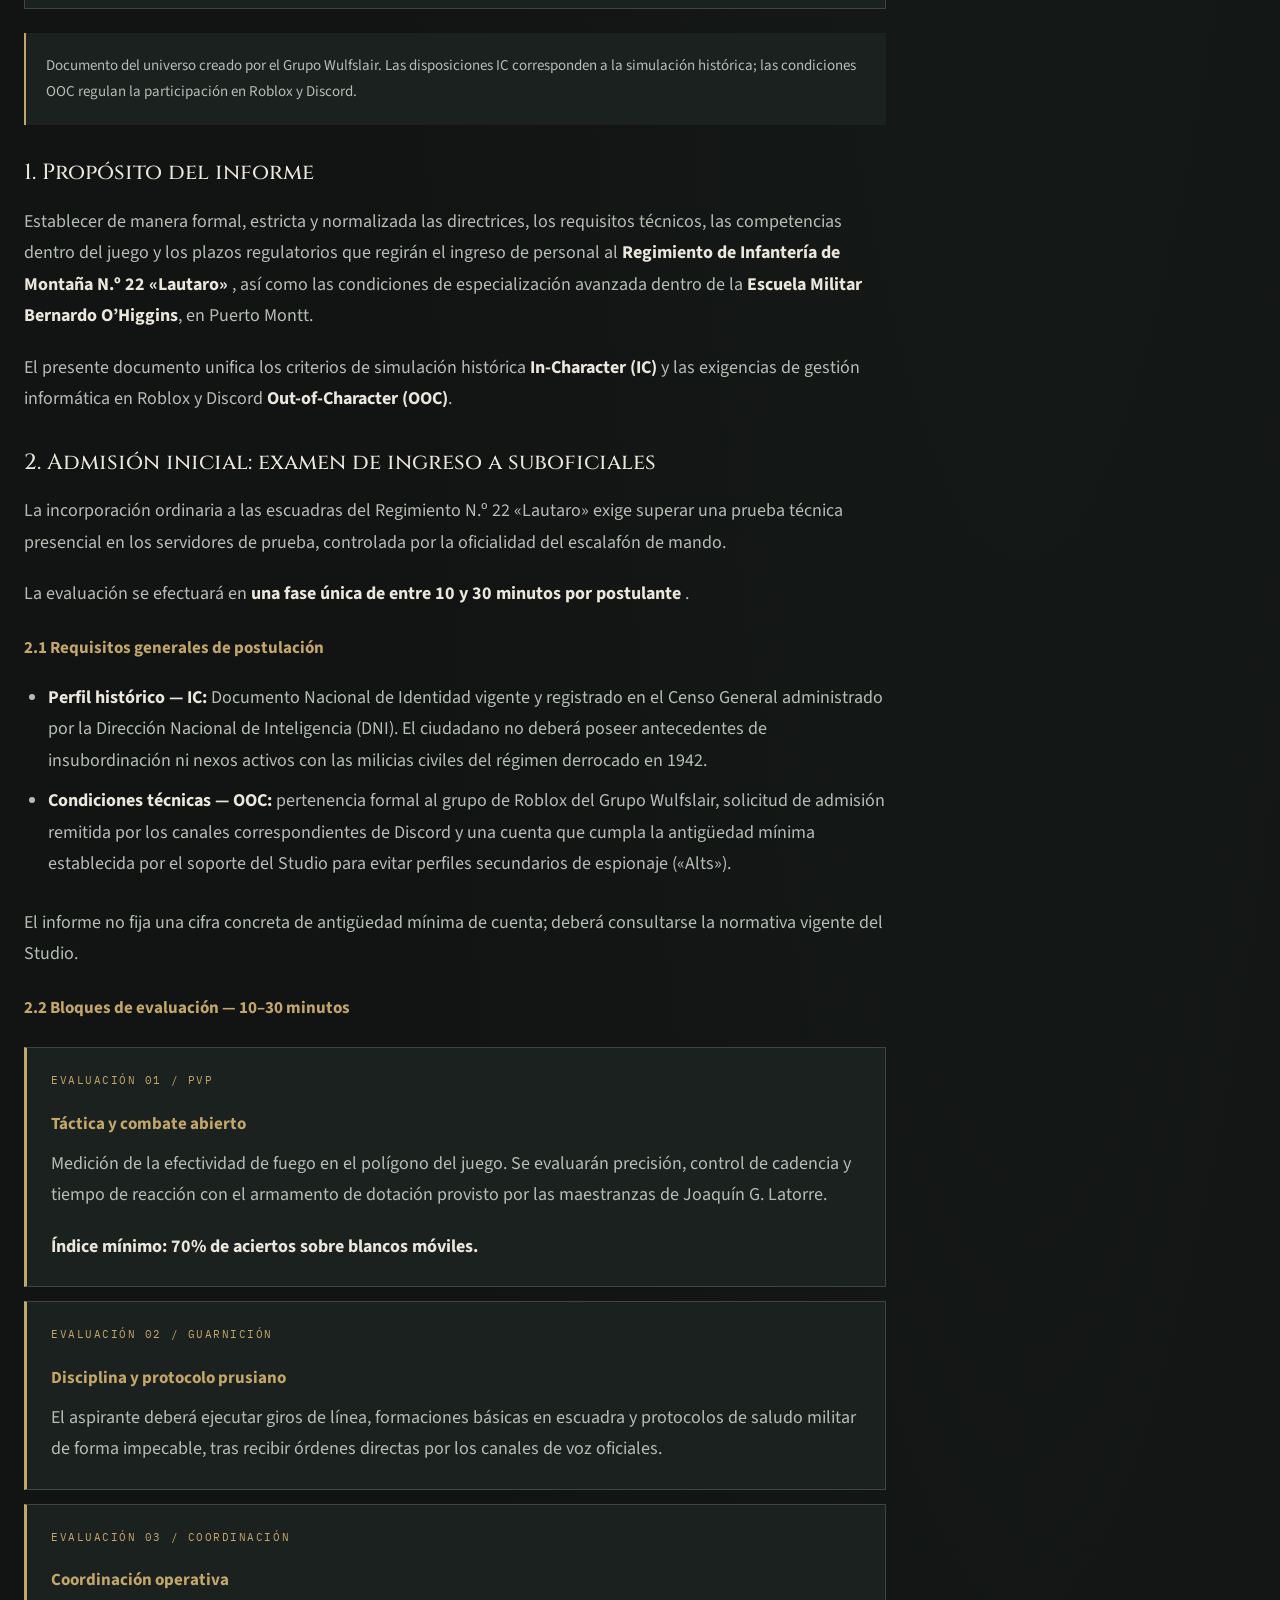
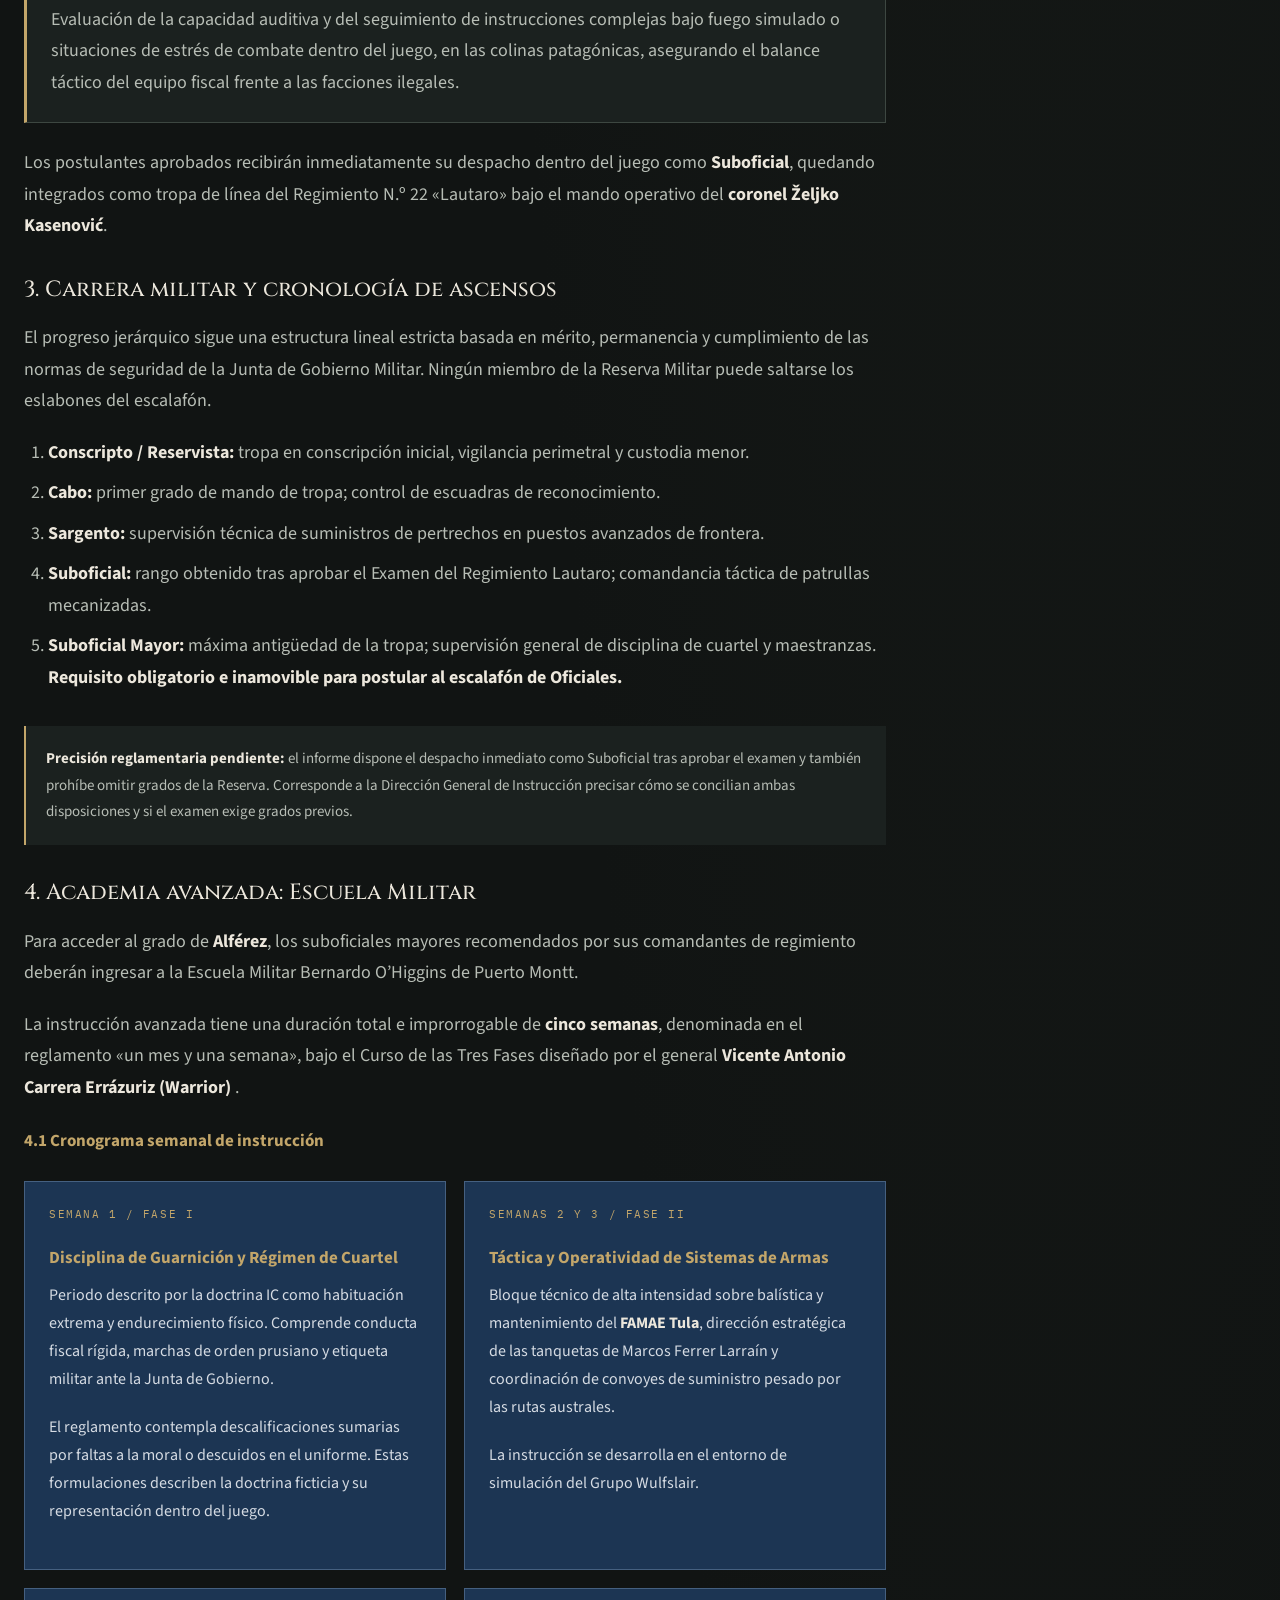
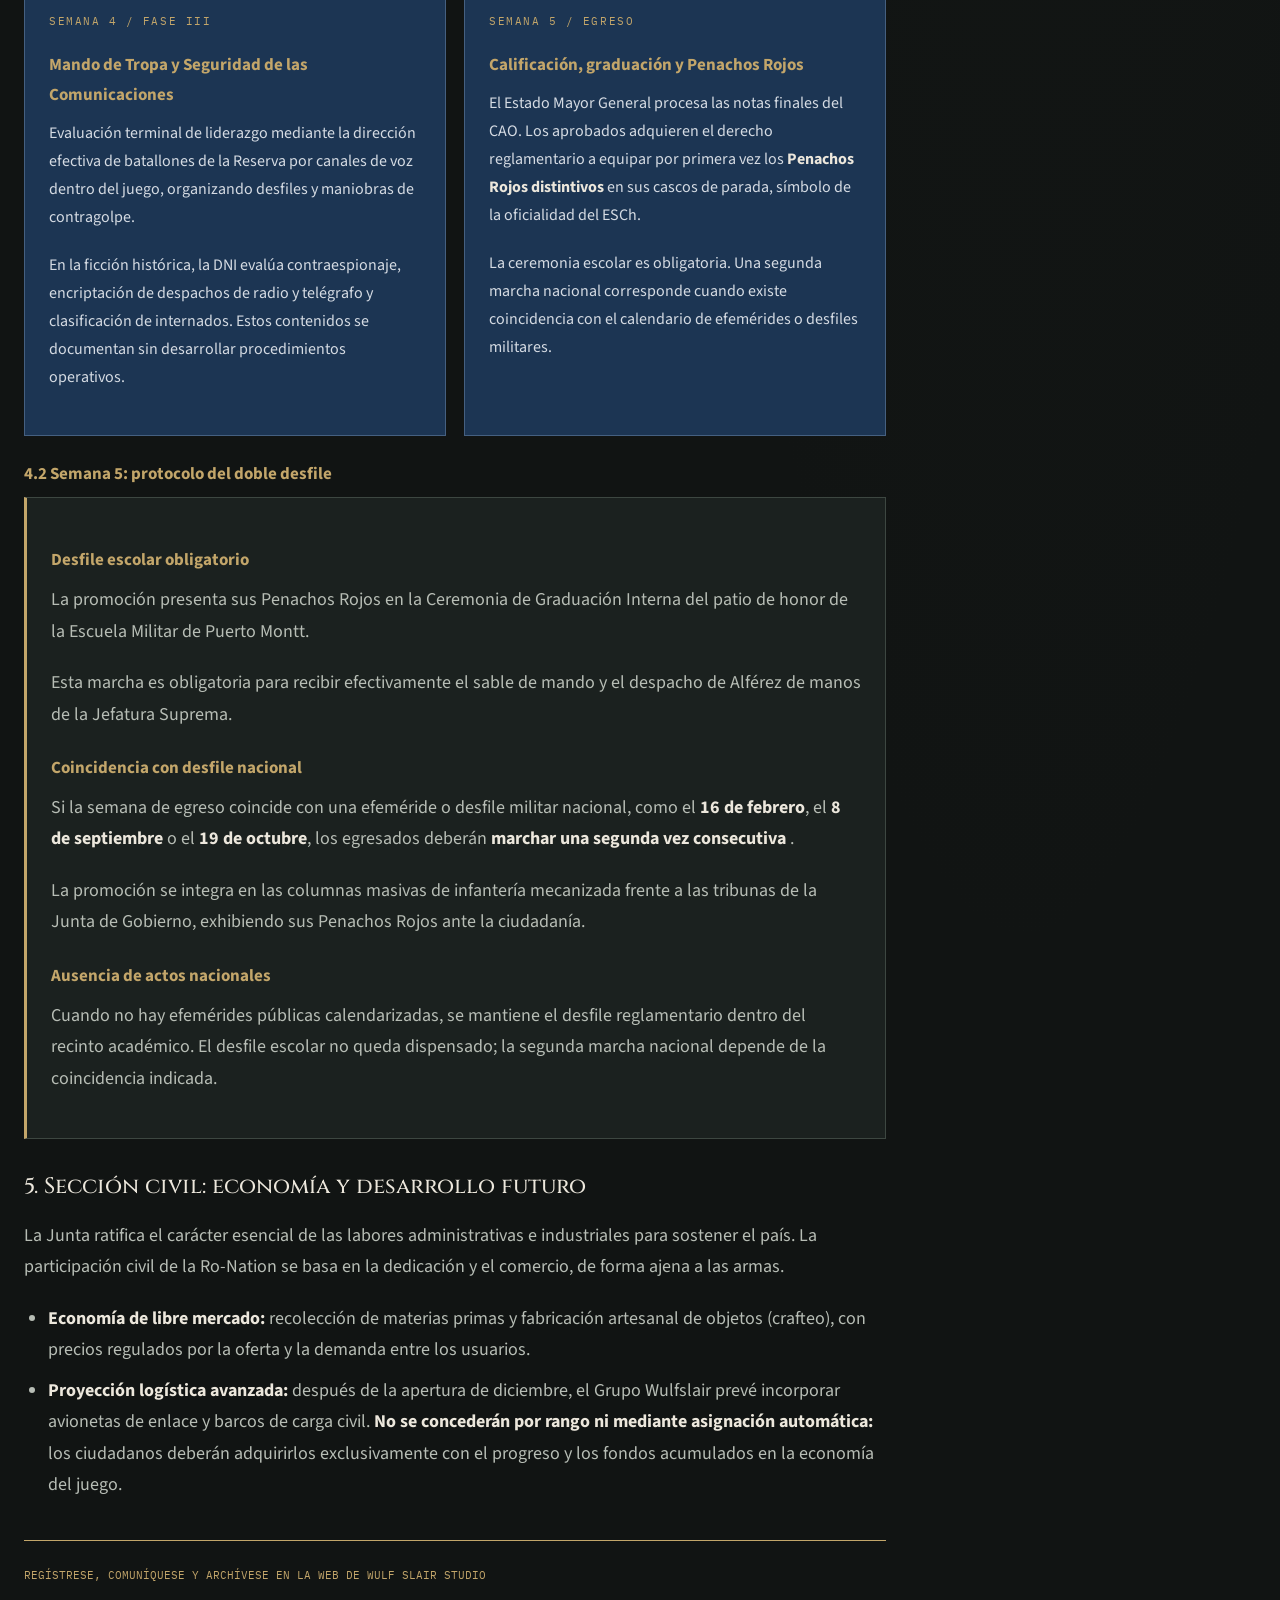
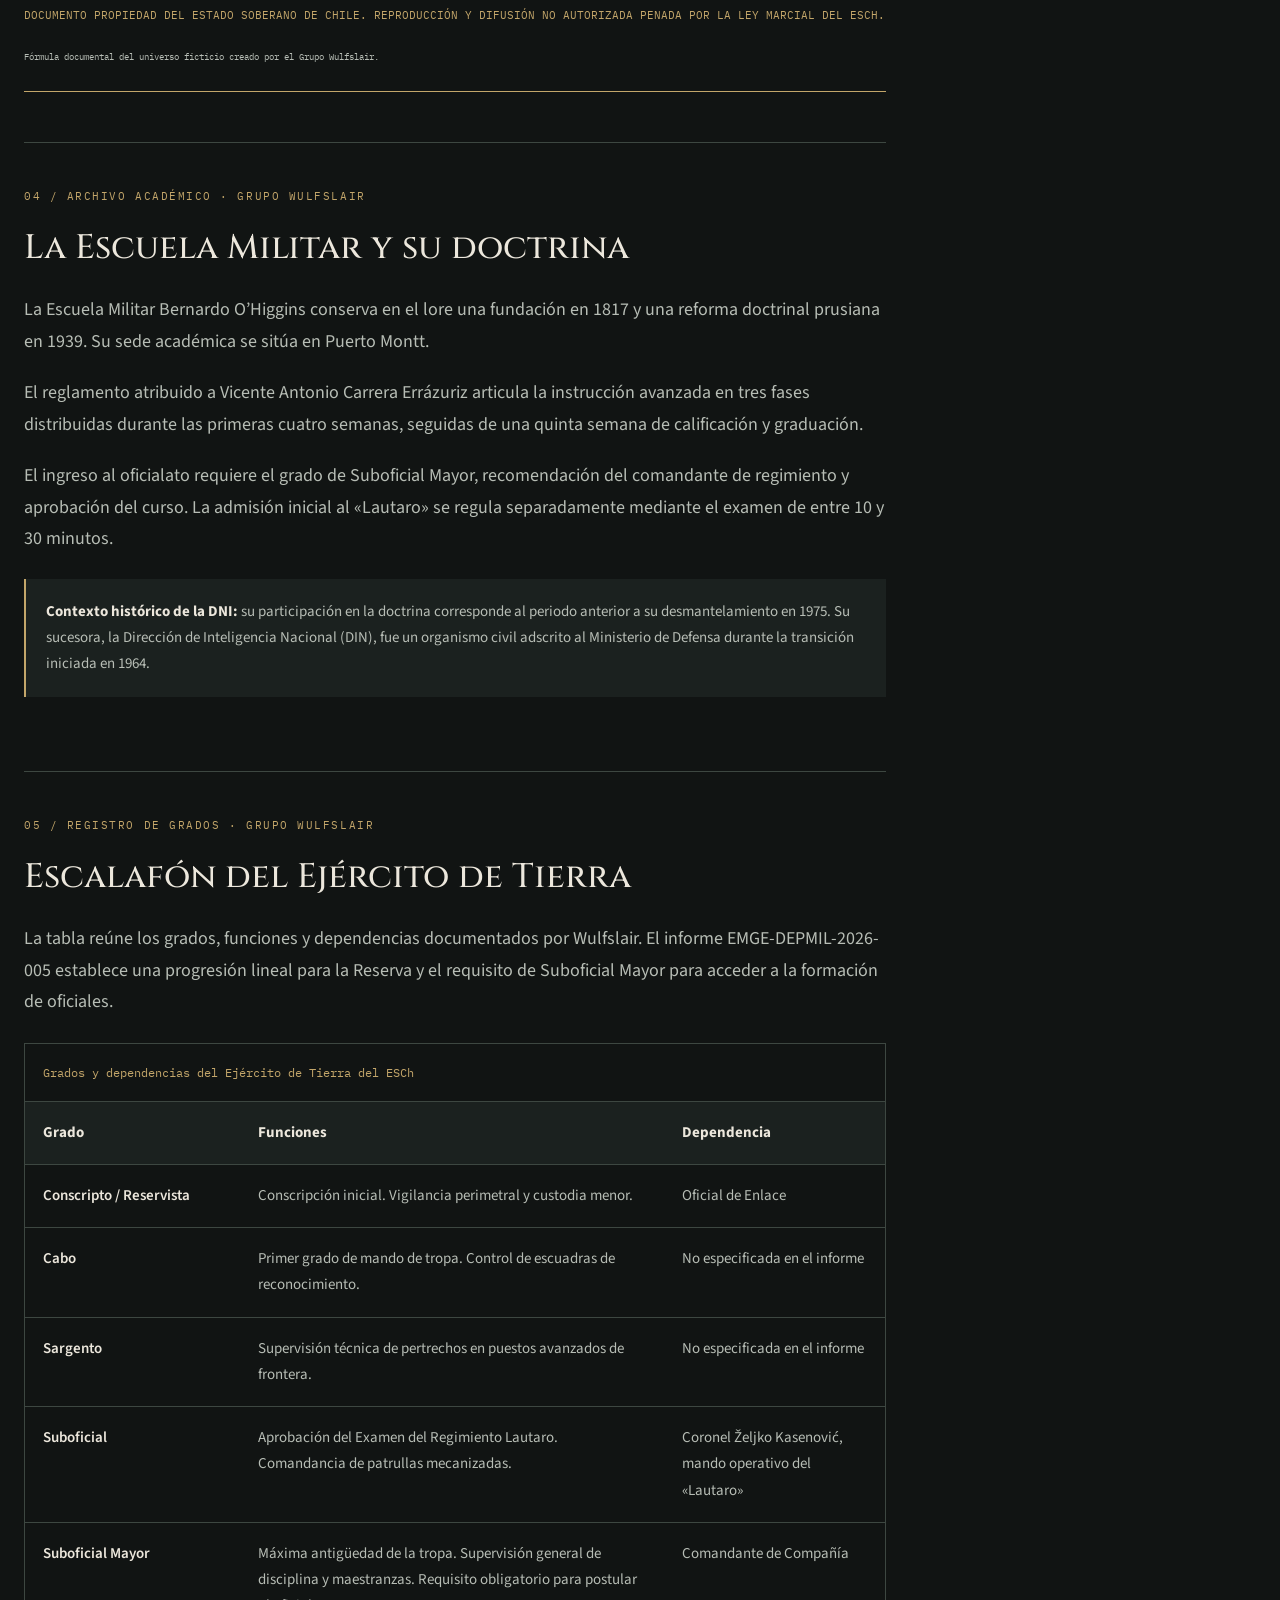
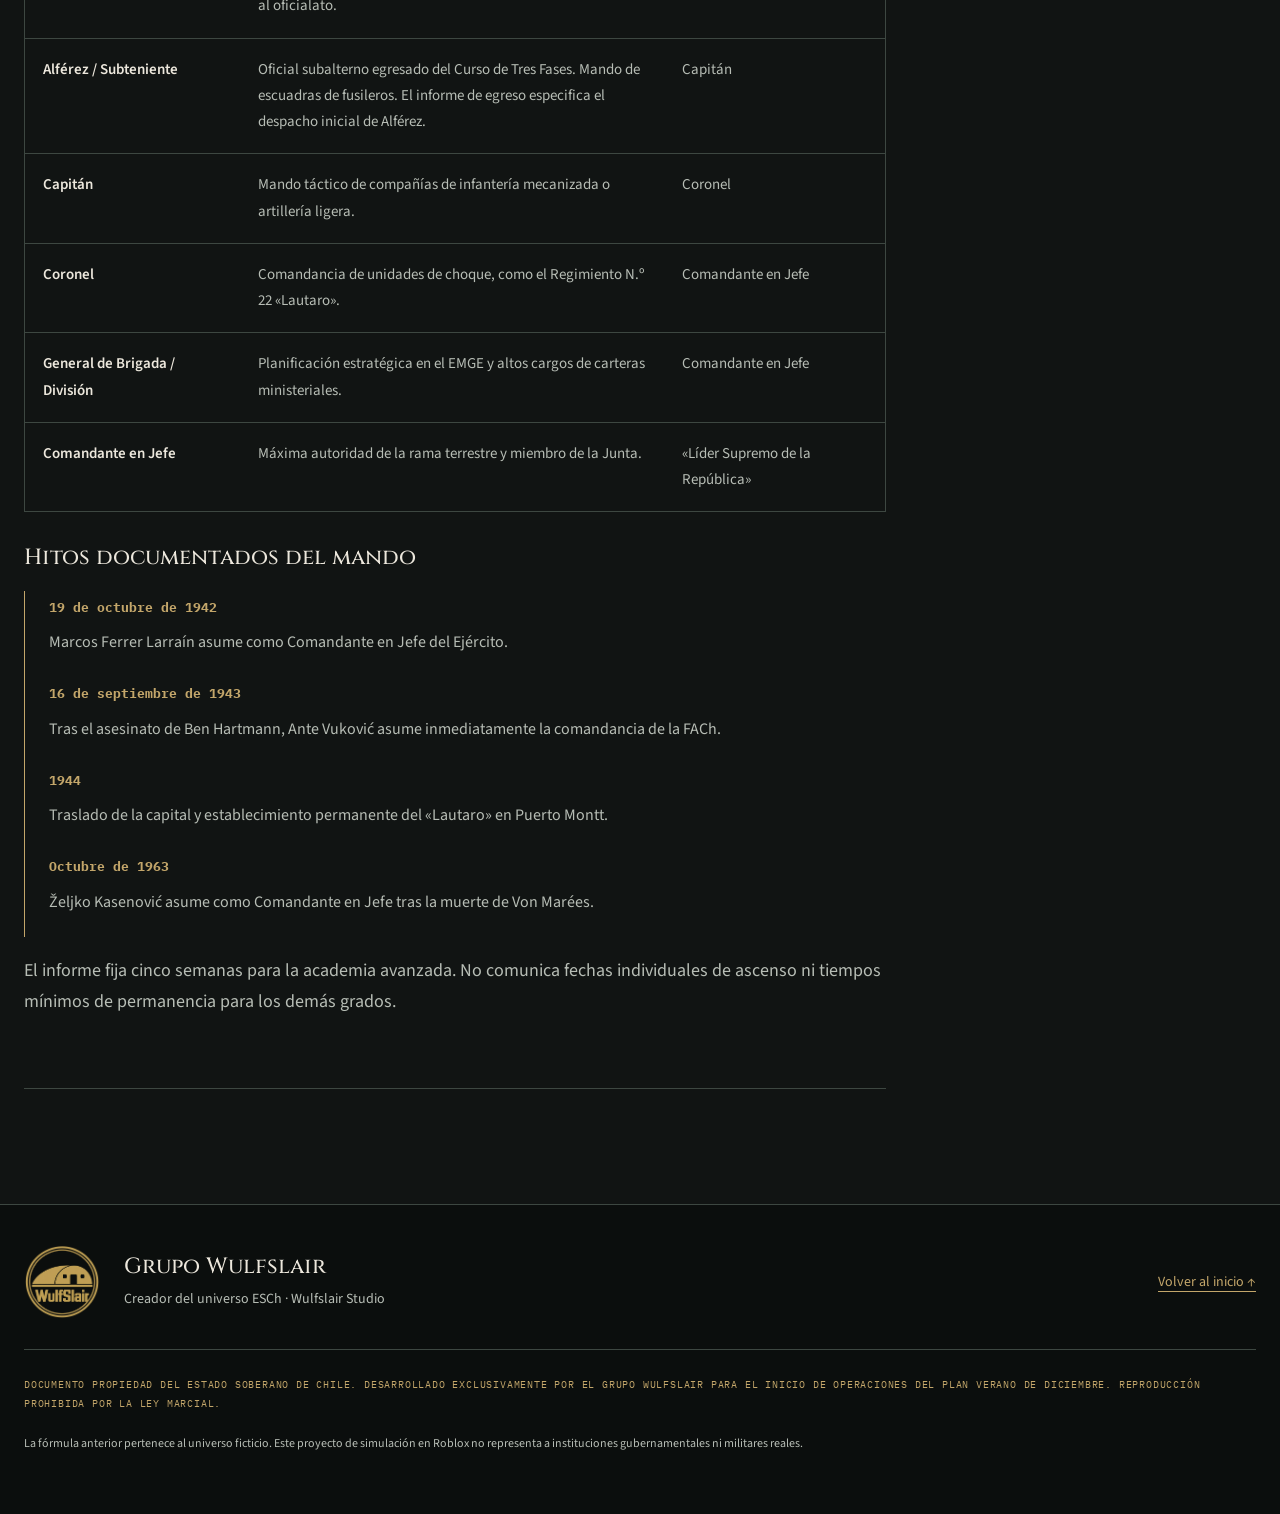
==== commit c9ee7ace: "Update defensa.html" ====
--- a/defensa.html
+++ b/defensa.html
@@ -1,23 +1,1476 @@
-<!doctype html>
-<html lang="es"><head><meta charset="utf-8"><meta name="viewport" content="width=device-width,initial-scale=1"><title>Fuerzas Armadas del ESCh | Grupo Wulfslair</title><meta name="description" content="Archivo oficial de las Fuerzas Armadas del ESCh, universo creado por el Grupo Wulfslair. Organización, Curso de Tres Fases y reclutamiento de diciembre."><meta name="author" content="Grupo Wulfslair / Wulfslair Studio"><meta name="theme-color" content="#111413"><meta property="og:title" content="Fuerzas Armadas del ESCh — Grupo Wulfslair"><meta property="og:description" content="Organización militar, instrucción y escalafón del universo ficticio creado por el Grupo Wulfslair."><meta property="og:type" content="article"><link rel="preconnect" href="https://fonts.googleapis.com"><link rel="preconnect" href="https://fonts.gstatic.com" crossorigin><link href="https://fonts.googleapis.com/css2?family=Cinzel:wght@500;600;700&family=IBM+Plex+Mono:wght@400;500&family=Source+Sans+3:wght@400;600;700&display=swap" rel="stylesheet"><link rel="stylesheet" href="defensa.css"><!-- Universo creado por el Grupo Wulfslair. Archivo de ficción histórica. --><script type="application/ld+json">{"@context":"https://schema.org","@type":"Article","headline":"Fuerzas Armadas del Estado Soberano de Chile","inLanguage":"es","author":{"@type":"Organization","name":"Grupo Wulfslair"},"publisher":{"@type":"Organization","name":"Wulfslair Studio"},"description":"Archivo del universo de historia alternativa creado por el Grupo Wulfslair."}</script></head>
-<body><a class="skip" href="#contenido">Saltar al contenido</a><header><div class="wrap masthead"><a class="brand" href="index.html"><img src="assets/wulfslair.png" width="64" height="64" alt="Logo de WulfSlair"><span>ESCh<small>Grupo Wulfslair · Archivo oficial</small></span></a><nav aria-label="Navegación de defensa"><a href="index.html">Inicio</a><a href="#organizacion">Organización</a><a href="#ramas">Instituciones</a><a href="#reclutamiento">Reclutamiento</a><a href="#instruccion">Instrucción</a><a href="#escalafon">Escalafón</a></nav></div></header>
-<main class="wrap" id="contenido"><div class="breadcrumbs"><a href="index.html">Inicio</a> / Archivo institucional / Defensa</div><section class="hero"><div><p class="eyebrow">Fondo militar / Expediente 03</p><h1>Fuerzas Armadas<br>del ESCh</h1><p class="lead">Organización, doctrina y carrera militar.</p><p>Archivo histórico del universo creado por el <strong>Grupo Wulfslair</strong>. Una lectura retrospectiva de las instituciones militares del Estado Soberano de Chile, acompañada de los requisitos actuales de participación en la comunidad.</p><a class="button" href="#reclutamiento">Consultar el despliegue de diciembre <span aria-hidden="true">↗</span></a></div><div class="hero-seal" aria-hidden="true"><img src="assets/wulfslair.png" alt=""><span>Wulfslair Studio</span></div></section><div class="ribbon"><span>Historia alternativa · Roblox</span><span>5.300 miembros · Dato comunicado por el Studio</span><span>Consulta pública</span></div>
-<div class="layout"><article>
-<section id="organizacion"><p class="eyebrow">01 / Marco institucional · Grupo Wulfslair</p><h2>La estructura del mando</h2><p>En el universo creado por el Grupo Wulfslair, las Fuerzas Armadas constituían el instrumento militar de la Junta de Gobierno. El Ministerio de Guerra y Marina articulaba la dependencia institucional del Ejército de Tierra y de la Fuerza Aérea, mientras el general Marcos Ferrer Larraín dirigía el componente terrestre y el general Ante Vuković ejercía la comandancia aérea tras el asesinato de Ben Hartmann, ocurrido el 16 de septiembre de 1943 en El Bosque.</p><p>Damian Von Marées concentraba los cargos y títulos que el régimen denominaba «Líder Supremo» y «Padre de la Patria». La Junta ejecutaba sus decretos y Ferrer Larraín encabezaba el brazo armado. Carabineros dependía del Ministerio del Interior: su cooperación con el Ejército no suponía su integración en la rama terrestre.</p><p>La organización del Ejército comprendía la artillería y la logística asociadas a Joaquín G. Latorre y la infantería del Regimiento de Infantería de Montaña N.º 22 «Lautaro», bajo Željko Kasenović. Establecido en Buin antes del golpe de 1942, el regimiento fijó su guarnición permanente en Puerto Montt en 1944.</p><div class="annotation"><strong>Alcance temporal del expediente.</strong> La ficha lateral resume la estructura del periodo de Ferrer Larraín. No representa una comandancia inmutable: Kasenović asumió como Comandante en Jefe en octubre de 1963, tras la muerte de Von Marées.</div></section>
-<section id="ramas" aria-labelledby="ramas-titulo">
-<p class="eyebrow">Archivo de cuerpos y ciudadanía / Grupo Wulfslair</p>
-<h2 id="ramas-titulo">Instituciones y vida civil</h2>
-<p>Cuatro registros independientes del universo desarrollado exclusivamente por el Grupo Wulfslair. Los tres primeros documentan la organización institucional dentro del rol; el cuarto recoge el sistema civil y las proyecciones de desarrollo de Wulfslair Studio.</p>
-<div class="institutions-grid">
-<div class="institution-card"><p class="eyebrow">01 / Infantería de línea y blindados</p><h3>EJÉRCITO DE TIERRA – REGIMIENTO N.º 22 'LAUTARO'</h3><p>El Regimiento N.º 22 «Lautaro» constituía una unidad de choque masiva, de asalto principal y núcleo numérico de las fuerzas terrestres del Estado Soberano de Chile (ESCh), con guarnición centralizada en la capital de Puerto Montt desde 1944.</p><p>Sus efectivos estaban adiestrados bajo la rigidez de las Tres Fases de la Escuela Militar. Operaban en el control territorial de las gobernaciones, el patrullaje defensivo de las fronteras orientales y las maniobras mecanizadas coordinadas en las colinas patagónicas con las divisiones blindadas del general Marcos Ferrer Larraín. Su dotación reglamentaria estándar era el fusil de asalto FAMAE Tula.</p><p class="institution-source">Universo creado por el Grupo Wulfslair · Registro IC</p></div>
-<div class="institution-card"><p class="eyebrow">02 / Control del espacio aéreo</p><h3>FUERZA AÉREA DE CHILE (FACh) – COMANDANCIA TÁCTICA</h3><p>La Fuerza Aérea era la rama de la defensa nacional encargada del resguardo, patrullaje y ejercicio de la soberanía sobre el espacio aéreo de la República.</p><p>Tras la reestructuración técnica ejecutada por el general Ante Vuković luego del magnicidio de 1943, la institución especializó sus parques aéreos en misiones estratégicas de interdicción, ataque aire-tierra y patrullaje de la costa atlántica. Exigía a sus oficiales un dominio estricto de los protocolos de comunicaciones, la encriptación de despachos y la auditoría técnica de los equipos de radio fiscales.</p><p class="institution-source">Universo creado por el Grupo Wulfslair · Registro IC</p></div>
-<div class="institution-card"><p class="eyebrow">03 / Orden público y fronteras</p><h3>CARABINEROS DE CHILE – PREFECTURA GENERAL</h3><p>Carabineros era una institución policial uniformada dependiente de forma directa del Ministerio del Interior. Su función prioritaria comprendía la custodia del orden público urbano en los principales centros habitados, el resguardo preventivo de las vías de comunicación estatales y el patrullaje rural perimetral.</p><p>Actuaba de forma coordinada pero independiente del Ejército de Tierra bajo el amparo de las leyes del Estado de Excepción, asumiendo el control de seguridad en la retaguardia civil.</p><p class="institution-source">Universo creado por el Grupo Wulfslair · Registro IC</p></div>
-<div class="institution-card"><p class="eyebrow">04 / Vida civil y desarrollo</p><h3>REGISTRO DE CIUDADANÍA – SISTEMA DE ECONOMÍA DINÁMICA</h3><p>El desarrollo de la vida civil en las provincias de la República se sustenta en un modelo de libre mercado dinámico basado en la recolección de materias primas, el crafteo y las interfaces de fabricación artesanal. Las transacciones de bienes, insumos y herramientas se articulan mediante la oferta y la demanda entre los propios habitantes.</p><div class="expansion"><h4>Proyecciones de expansión · OOC</h4><p>La Junta de Gobierno de Wulfslair informa que, en fases posteriores al despliegue oficial de <strong>diciembre</strong>, se liberará el acceso técnico a maquinaria de transporte avanzado, incluidos <strong>barcos de carga civil y avionetas de patrullaje y enlace</strong>.</p><p>Estas unidades <strong>no se otorgarán mediante asignación automática</strong>: deberán ser adquiridas exclusivamente por los usuarios mediante el progreso en el sistema de economía dentro del juego, dinamizando la actividad y el comercio en el mapa. Se trata de una proyección de desarrollo, sin fecha específica de liberación comunicada.</p></div><p class="institution-source">Desarrollo exclusivo del Grupo Wulfslair · Sistema de juego</p></div>
-</div></section>
-<section id="reclutamiento"><p class="eyebrow">02 / Admisión OOC</p><h2>Despliegue de diciembre</h2><p>El Plan Verano de Wulfslair contempla la apertura de incorporación durante diciembre. El anuncio suministrado no establece año, día ni horarios concretos; estos deberán consultarse en los canales oficiales del Studio.</p><div class="recruit-grid"><div class="recruit"><span class="eyebrow">Rama terrestre</span><h3>Ejército de Tierra</h3><h4>Funciones dentro del rol · IC</h4><p>Control territorial de las gobernaciones, patrullaje de fronteras y despliegue en blindados y camiones logísticos.</p><h4>Requisitos de participación · OOC</h4><ol><li>Enviar el formulario de postulación en los canales de Discord de Wulfslair.</li><li>Unirse al grupo oficial de Roblox.</li><li>Acuartelarse en los horarios de entrenamiento por canales de voz para iniciar la instrucción básica.</li></ol></div><div class="recruit"><span class="eyebrow">Rama aérea</span><h3>Fuerza Aérea</h3><h4>Funciones dentro del rol · IC</h4><p>Control del espacio aéreo nacional, patrullaje de la costa patagónica y misiones estratégicas de interdicción aérea.</p><h4>Requisitos de participación · OOC</h4><ol><li>Aprobar las evaluaciones de selección técnica del grupo.</li><li>Demostrar conocimientos en scripts de vuelo.</li><li>Mantener un historial de conducta impecable en la comunidad de Wulfslair.</li></ol></div></div><p class="annotation">Las direcciones oficiales de Discord, Roblox y los formularios todavía no se han proporcionado. Este expediente no recoge postulaciones ni anuncia una admisión automática.</p></section>
-<section id="instruccion"><p class="eyebrow">03 / Dirección de instrucción</p><h2>El Curso de Tres Fases</h2><p>El reglamento de instrucción atribuido al general Vicente Antonio Carrera Errázuriz, conocido en la comunidad como Warrior, organiza el tránsito de Civil o Reserva hacia la condición de oficial. La Escuela Militar Bernardo O’Higgins, con sede en Puerto Montt, conserva en el lore una fundación en 1817 y una reforma doctrinal prusiana en 1939. Este sistema pertenece al universo creado por el Grupo Wulfslair.</p><div class="phase"><span class="phase-number">I</span><div><h3>Disciplina de Guarnición</h3><p>La primera fase establece la adaptación del aspirante al orden de guarnición. Comprende formaciones prusianas, marchas, formalidades de saludo militar ante la Junta y protocolos de conducta fiscal. Los patrullajes perimetrales de la Escuela Militar de Puerto Montt completan el marco de observación de disciplina.</p><p>Dentro de la experiencia de rol, este bloque permite valorar el cumplimiento de las consignas de formación, la regularidad del comportamiento y la comprensión de las formalidades institucionales. No se han fijado en el compendio duraciones ni puntuaciones mínimas de aprobación.</p></div></div><div class="phase"><span class="phase-number">II</span><div><h3>Táctica y Sistemas de Armas</h3><p>La segunda fase comprende la evaluación de precisión de tiro con el fusil reglamentario FAMAE Tula, cuyo diseño se atribuye a Joaquín G. Latorre en la ficción. Integra la coordinación con las divisiones blindadas de Ferrer Larraín y la administración de pertrechos en las mesetas de la Patagonia oriental.</p><p>La formación vincula el empleo de los sistemas del juego con el sostenimiento material de las unidades. Su objeto es examinar la coordinación del aspirante y su comprensión del papel logístico de los suministros en la simulación.</p></div></div><div class="phase"><span class="phase-number">III</span><div><h3>Mando de Tropa y Seguridad</h3><p>La tercera fase incorpora pruebas de liderazgo mediante la dirección de contingentes de la Reserva por canales de voz dentro del juego, así como la organización de eventos y desfiles. Estas actividades constituyen el componente práctico de conducción de personal en la comunidad.</p><p>En el plano histórico ficticio, el programa incluía contraespionaje, encriptación de despachos de radio y telégrafo y clasificación de detenidos en coordinación con la DNI de Luka M. Pavelić. Se documentan aquí como contenidos de la doctrina del régimen, sin desarrollar procedimientos operativos.</p><p>La participación de la DNI corresponde a la etapa anterior a su desmantelamiento en 1975. Su sucesora, la Dirección de Inteligencia Nacional (DIN), fue un organismo civil adscrito al Ministerio de Defensa durante la transición iniciada en 1964.</p></div></div><p class="annotation"><strong>Distinción editorial.</strong> La doctrina IC forma parte de una historia alternativa. Las evaluaciones OOC corresponden a actividades de simulación, comunicación y organización de jugadores.</p></section>
-<section id="escalafon"><p class="eyebrow">04 / Registro de grados</p><h2>Escalafón y progresión militar</h2><p>La siguiente relación reproduce los grados y dependencias suministrados por Wulfslair. Su orden presenta una jerarquía institucional; no establece que todos los rangos deban recorrerse consecutivamente. El ingreso al oficialato se vincula al egreso del Curso de Tres Fases.</p><div class="table-scroll" tabindex="0" role="region" aria-label="Tabla de escalafón; desplazable horizontalmente"><table><caption>Escalafón del Ejército de Tierra del ESCh</caption><thead><tr><th scope="col">Grado</th><th scope="col">Funciones</th><th scope="col">Dependencia</th></tr></thead><tbody>
-<tr><th scope="row">Reservista / Conscripto</th><td>Tropa irregular. Vigilancia menor y custodia de campos modulares dentro del lore.</td><td>Oficial de Enlace</td></tr><tr><th scope="row">Suboficial Mayor</th><td>Máxima antigüedad de la tropa. Supervisión de armamento y disciplina.</td><td>Comandante de Compañía</td></tr><tr><th scope="row">Alférez / Subteniente</th><td>Oficial subalterno egresado del Curso de Tres Fases. Mando de escuadras de fusileros.</td><td>Capitán</td></tr><tr><th scope="row">Capitán</th><td>Mando táctico de compañías de infantería mecanizada o artillería ligera.</td><td>Coronel</td></tr><tr><th scope="row">Coronel</th><td>Comandancia absoluta de unidades de choque masivas, como el Regimiento N.º 22 «Lautaro» en Puerto Montt.</td><td>Comandante en Jefe</td></tr><tr><th scope="row">General de Brigada / División</th><td>Planificación estratégica en el Estado Mayor General del Ejército (EMGE) y altos cargos de carteras ministeriales.</td><td>Comandante en Jefe</td></tr><tr><th scope="row">Comandante en Jefe</th><td>Máxima autoridad de la rama terrestre y miembro de la Junta.</td><td>«Líder Supremo de la República»</td></tr></tbody></table></div><h3>Hitos documentados del mando</h3><ul class="timeline"><li><strong>19 de octubre de 1942</strong><p>Marcos Ferrer Larraín asume como Comandante en Jefe del Ejército.</p></li><li><strong>16 de septiembre de 1943</strong><p>Tras el asesinato de Ben Hartmann, Ante Vuković asume inmediatamente la comandancia de la FACh.</p></li><li><strong>1944</strong><p>Traslado de la capital y establecimiento permanente del «Lautaro» en Puerto Montt.</p></li><li><strong>Octubre de 1963</strong><p>Željko Kasenović asume como Comandante en Jefe tras la muerte de Von Marées.</p></li></ul><p>No se han establecido fechas de ascenso individuales ni tiempos mínimos de permanencia para los demás grados.</p></section>
-</article><aside aria-labelledby="ficha"><div class="data-panel"><p class="eyebrow">Ficha técnica / Grupo Wulfslair</p><h2 id="ficha">Registro institucional</h2><dl><dt>Institución</dt><dd>Fuerzas Armadas del ESCh</dd><dt>Desarrollo Técnico</dt><dd>Grupo Wulfslair / Wulfslair Studio</dd><dt>Mando Supremo</dt><dd>Junta de Gobierno Militar</dd><dt>Comandante en Jefe del Ejército</dt><dd>General Marcos Ferrer Larraín</dd><dt>Comandante en Jefe de la Fuerza Aérea</dt><dd>General Ante Vuković</dd><dt>Director de Instrucción</dt><dd>General de División V.A. Carrera (Warrior)</dd><dt>Sede Académica</dt><dd>Escuela Militar Bernardo O’Higgins (Puerto Montt)</dd><dt>Despliegue General</dt><dd>Diciembre (Plan Verano de Wulfslair)</dd></dl><p class="small">Mandos históricos y calendario OOC se identifican por separado en el artículo. Universo creado por el Grupo Wulfslair.</p></div><figure><img src="assets/von-marees.png" width="630" height="825" loading="lazy" alt="Representación del personaje Damian Von Marées a caballo en un paisaje nevado"><figcaption>Damian Von Marées, denominado «Padre de la Patria» por el régimen. Representación del universo ESCh proporcionada por la comunidad.</figcaption></figure><div class="data-panel"><p class="eyebrow">Índice del expediente</p><nav aria-label="Índice del artículo"><a href="#organizacion">01 — Estructura del mando</a><a href="#ramas">Cuerpos y ciudadanía</a><a href="#reclutamiento">02 — Despliegue de diciembre</a><a href="#instruccion">03 — Curso de Tres Fases</a><a href="#escalafon">04 — Escalafón</a></nav></div></aside></div></main>
-<footer><div class="wrap footer-top"><img src="assets/wulfslair.png" width="76" height="76" alt="Logo de WulfSlair"><div><h2>Grupo Wulfslair</h2><p>Creador del universo ESCh · Wulfslair Studio</p></div><a href="#contenido">Volver al inicio ↑</a></div><div class="wrap"><p class="watermark">DOCUMENTO PROPIEDAD DEL ESTADO SOBERANO DE CHILE. DESARROLLADO EXCLUSIVAMENTE POR EL GRUPO WULFSLAIR PARA EL INICIO DE OPERACIONES DEL PLAN VERANO DE DICIEMBRE. REPRODUCCIÓN PROHIBIDA POR LA LEY MARCIAL.</p><p class="small">La fórmula anterior es una marca documental del universo ficticio. Este sitio no representa a instituciones gubernamentales ni militares reales.</p></div></footer>
-<script>if ('IntersectionObserver' in window && !matchMedia('(prefers-reduced-motion: reduce)').matches) { const observer = new IntersectionObserver(entries => { entries.forEach(entry => { if(entry.isIntersecting){entry.target.classList.add('visible');observer.unobserve(entry.target);} }); }, {threshold:0.08}); document.querySelectorAll('article > section').forEach(el => {el.classList.add('reveal');observer.observe(el);}); }</script></body></html>
+<!DOCTYPE html>
+<html lang="es">
+<head>
+  <meta charset="UTF-8">
+  <meta name="viewport" content="width=device-width, initial-scale=1">
+
+  <title>Fuerzas Armadas e Incorporación del ESCh | Grupo Wulfslair</title>
+
+  <meta
+    name="description"
+    content="Archivo oficial del universo ESCh creado por el Grupo Wulfslair. Fuerzas Armadas, incorporación al Lautaro, escalafón y Escuela Militar."
+  >
+  <meta name="author" content="Grupo Wulfslair / Wulfslair Studio">
+  <meta name="theme-color" content="#111413">
+
+  <meta property="og:type" content="article">
+  <meta
+    property="og:title"
+    content="Fuerzas Armadas del ESCh | Grupo Wulfslair"
+  >
+  <meta
+    property="og:description"
+    content="Organización militar e informe de incorporación EMGE-DEPMIL-2026-005 del universo creado por el Grupo Wulfslair."
+  >
+
+  <link rel="preconnect" href="https://fonts.googleapis.com">
+  <link rel="preconnect" href="https://fonts.gstatic.com" crossorigin>
+  <link
+    href="https://fonts.googleapis.com/css2?family=Cinzel:wght@500;600;700&family=IBM+Plex+Mono:wght@400;500&family=Source+Sans+3:wght@400;600;700&display=swap"
+    rel="stylesheet"
+  >
+
+  <link rel="stylesheet" href="defensa.css">
+
+  <script type="application/ld+json">
+    {
+      "@context": "https://schema.org",
+      "@type": "Article",
+      "headline": "Fuerzas Armadas e Incorporación del ESCh",
+      "inLanguage": "es",
+      "author": {
+        "@type": "Organization",
+        "name": "Grupo Wulfslair"
+      },
+      "publisher": {
+        "@type": "Organization",
+        "name": "Wulfslair Studio"
+      },
+      "description": "Archivo del universo de historia alternativa creado por el Grupo Wulfslair."
+    }
+  </script>
+
+  <style>
+    /* Complementos de defensa.html — Grupo Wulfslair */
+
+    .institutions-grid,
+    .schedule-grid {
+      display: grid;
+      grid-template-columns: repeat(2, minmax(0, 1fr));
+      gap: 18px;
+      margin: 24px 0;
+    }
+
+    .institution-card {
+      display: flex;
+      flex-direction: column;
+      min-width: 0;
+      padding: 25px;
+      background: #1c3553;
+      border: 1px solid #456080;
+      border-top: 3px solid #c3a66a;
+      transition: transform 0.25s, border-color 0.25s;
+    }
+
+    .institution-card:hover {
+      transform: translateY(-3px);
+      border-color: #c3a66a;
+    }
+
+    .institution-card h3 {
+      color: #ece7dc;
+      font-size: 20px;
+      overflow-wrap: anywhere;
+    }
+
+    .institution-card p {
+      color: #d5dbe3;
+      font-size: 16px;
+    }
+
+    .institution-card .eyebrow {
+      color: #c3a66a;
+      font-size: 10px;
+    }
+
+    .institution-source {
+      margin-top: auto;
+      padding-top: 18px;
+      border-top: 1px solid #ffffff26;
+      color: #c3a66a !important;
+      font: 10px/1.8 "IBM Plex Mono", monospace !important;
+    }
+
+    .expansion {
+      margin: 10px 0 22px;
+      padding-left: 16px;
+      border-left: 2px solid #c3a66a;
+    }
+
+    .report-meta {
+      padding: 24px;
+      margin-bottom: 24px;
+      background: #1b211f;
+      border: 1px solid #3d4741;
+    }
+
+    #informe-incorporacion h3 {
+      margin-top: 34px;
+    }
+
+    #informe-incorporacion ul,
+    #informe-incorporacion ol {
+      padding-left: 24px;
+      color: #b7bdb5;
+    }
+
+    .exam-grid {
+      display: grid;
+      gap: 14px;
+      margin: 24px 0;
+    }
+
+    .exam-card,
+    .parade {
+      padding: 24px;
+      background: #1b211f;
+      border: 1px solid #3d4741;
+      border-left: 3px solid #c3a66a;
+    }
+
+    .exam-card h4,
+    .schedule-grid h4 {
+      margin-top: 0;
+    }
+
+    .exam-card p:last-child {
+      margin-bottom: 0;
+    }
+
+    .schedule-grid > div {
+      min-width: 0;
+      padding: 24px;
+      background: #1c3553;
+      border: 1px solid #456080;
+    }
+
+    .schedule-grid p {
+      color: #d5dbe3;
+      font-size: 16px;
+    }
+
+    .schedule-grid .eyebrow {
+      color: #c3a66a;
+      font-size: 11px;
+    }
+
+    .report-end {
+      padding: 24px 0;
+      margin-top: 30px;
+      border-top: 1px solid #c3a66a;
+      border-bottom: 1px solid #c3a66a;
+      font: 11px/1.9 "IBM Plex Mono", monospace;
+    }
+
+    .report-end p {
+      color: #c3a66a;
+    }
+
+    .report-end small {
+      color: #b7bdb5;
+    }
+
+    .article-index a {
+      min-height: 44px;
+      display: flex;
+      align-items: center;
+    }
+
+    @media (max-width: 760px) {
+      .institutions-grid,
+      .schedule-grid {
+        grid-template-columns: 1fr;
+      }
+
+      .institution-card,
+      .exam-card,
+      .schedule-grid > div,
+      .parade {
+        padding: 20px;
+      }
+    }
+
+    @media (prefers-reduced-motion: reduce) {
+      .institution-card {
+        transition: none;
+      }
+
+      .institution-card:hover {
+        transform: none;
+      }
+    }
+  </style>
+</head>
+
+<body>
+  <!-- Universo creado y desarrollado por el Grupo Wulfslair. -->
+
+  <a class="skip" href="#contenido">Saltar al contenido</a>
+
+  <header>
+    <div class="wrap masthead">
+      <a class="brand" href="index.html">
+        <img
+          src="wulfslair.png"
+          width="64"
+          height="64"
+          alt="Logo de WulfSlair"
+        >
+        <span>
+          ESCh
+          <small>Grupo Wulfslair · Archivo oficial</small>
+        </span>
+      </a>
+
+      <nav aria-label="Navegación principal">
+        <a href="index.html">Inicio</a>
+        <a href="#organizacion">Organización</a>
+        <a href="#ramas">Instituciones</a>
+        <a href="#reclutamiento">Incorporación</a>
+        <a href="#escalafon">Escalafón</a>
+      </nav>
+    </div>
+  </header>
+
+  <main class="wrap" id="contenido">
+    <div class="breadcrumbs">
+      <a href="index.html">Inicio</a> / Archivo institucional / Defensa
+    </div>
+
+    <section class="hero" aria-labelledby="titulo-principal">
+      <div>
+        <p class="eyebrow">Fondo militar / Archivo del Grupo Wulfslair</p>
+
+        <h1 id="titulo-principal">
+          Fuerzas Armadas<br>del ESCh
+        </h1>
+
+        <p class="lead">
+          Organización, doctrina e incorporación.
+        </p>
+
+        <p>
+          Archivo histórico del universo creado por el
+          <strong>Grupo Wulfslair</strong>.
+          Una lectura retrospectiva de las instituciones militares
+          del Estado Soberano de Chile, acompañada del reglamento
+          de participación de Wulfslair Studio.
+        </p>
+
+        <a class="button" href="#informe-incorporacion">
+          Consultar el reglamento de ingreso
+          <span aria-hidden="true">↗</span>
+        </a>
+      </div>
+
+      <div class="hero-seal" aria-hidden="true">
+        <img src="wulfslair.png" alt="">
+        <span>Wulfslair Studio</span>
+      </div>
+    </section>
+
+    <div class="ribbon">
+      <span>Historia alternativa · Roblox</span>
+      <span>5.300 miembros · Cifra comunicada por el Studio</span>
+      <span>Consulta pública</span>
+    </div>
+
+    <div class="layout">
+      <article>
+
+        <section id="organizacion">
+          <p class="eyebrow">
+            01 / Marco institucional · Grupo Wulfslair
+          </p>
+
+          <h2>La estructura del mando</h2>
+
+          <p>
+            En el universo creado por el Grupo Wulfslair,
+            las Fuerzas Armadas constituían el instrumento militar
+            de la Junta de Gobierno. El Ministerio de Guerra y Marina
+            articulaba la dependencia institucional del Ejército
+            de Tierra y de la Fuerza Aérea.
+          </p>
+
+          <p>
+            El general Marcos Ferrer Larraín dirigía el componente
+            terrestre. El general Ante Vuković ejercía la comandancia
+            aérea tras el asesinato de Ben Hartmann,
+            ocurrido el 16 de septiembre de 1943 en El Bosque.
+          </p>
+
+          <p>
+            Damian Von Marées concentraba los cargos y títulos
+            que el régimen denominaba «Líder Supremo»
+            y «Padre de la Patria». La Junta ejecutaba sus decretos
+            y Ferrer Larraín encabezaba el brazo armado.
+          </p>
+
+          <p>
+            Carabineros dependía directamente del Ministerio
+            del Interior. Su cooperación con el Ejército
+            no suponía su integración en la rama terrestre.
+          </p>
+
+          <p>
+            La organización del Ejército comprendía la artillería
+            y la logística asociadas a Joaquín G. Latorre,
+            así como la infantería del Regimiento de Infantería
+            de Montaña N.º 22 «Lautaro», bajo Željko Kasenović.
+            Establecido en Buin antes del golpe de 1942,
+            el regimiento fijó su guarnición permanente
+            en Puerto Montt en 1944.
+          </p>
+
+          <div class="annotation">
+            <strong>Alcance temporal:</strong>
+            la ficha lateral resume la estructura del periodo
+            de Ferrer Larraín. Kasenović asumió como
+            Comandante en Jefe en octubre de 1963,
+            tras la muerte de Von Marées.
+          </div>
+        </section>
+
+        <section id="ramas" aria-labelledby="ramas-titulo">
+          <p class="eyebrow">
+            02 / Cuerpos y ciudadanía · Grupo Wulfslair
+          </p>
+
+          <h2 id="ramas-titulo">Instituciones y vida civil</h2>
+
+          <p>
+            Cuatro registros independientes del universo desarrollado
+            exclusivamente por el Grupo Wulfslair:
+            las instituciones militares, el cuerpo policial
+            y el sistema de participación civil.
+          </p>
+
+          <div class="institutions-grid">
+
+            <div class="institution-card">
+              <p class="eyebrow">
+                Infantería de línea y blindados
+              </p>
+
+              <h3>
+                EJÉRCITO DE TIERRA —
+                REGIMIENTO N.º 22 «LAUTARO»
+              </h3>
+
+              <p>
+                Unidad de choque masiva, de asalto principal
+                y núcleo numérico de las fuerzas terrestres
+                del Estado Soberano de Chile,
+                con guarnición centralizada en Puerto Montt
+                desde 1944.
+              </p>
+
+              <p>
+                Sus efectivos estaban adiestrados bajo las
+                Tres Fases de la Escuela Militar.
+                Operaban en el control territorial de las
+                gobernaciones, el patrullaje defensivo de las
+                fronteras orientales y las maniobras mecanizadas
+                en las colinas patagónicas, coordinadas con
+                las divisiones blindadas de Marcos Ferrer Larraín.
+              </p>
+
+              <p>
+                Su dotación reglamentaria estándar era
+                el fusil de asalto FAMAE Tula.
+              </p>
+
+              <p class="institution-source">
+                Universo creado por el Grupo Wulfslair · Registro IC
+              </p>
+            </div>
+
+            <div class="institution-card">
+              <p class="eyebrow">
+                Control del espacio aéreo
+              </p>
+
+              <h3>
+                FUERZA AÉREA DE CHILE (FACh) —
+                COMANDANCIA TÁCTICA
+              </h3>
+
+              <p>
+                Rama aérea de la defensa nacional encargada
+                del resguardo, patrullaje y ejercicio de la
+                soberanía sobre el espacio aéreo de la República.
+              </p>
+
+              <p>
+                Tras la reestructuración técnica ejecutada
+                por Ante Vuković luego del magnicidio de 1943,
+                la institución especializó sus parques aéreos
+                en interdicción estratégica, ataque aire-tierra
+                y patrullaje de la costa atlántica.
+              </p>
+
+              <p>
+                Exigía a sus oficiales dominio de los protocolos
+                de comunicaciones, la encriptación de despachos
+                y la auditoría técnica de los equipos
+                de radio fiscales.
+              </p>
+
+              <p class="institution-source">
+                Universo creado por el Grupo Wulfslair · Registro IC
+              </p>
+            </div>
+
+            <div class="institution-card">
+              <p class="eyebrow">
+                Orden público y fronteras
+              </p>
+
+              <h3>
+                CARABINEROS DE CHILE —
+                PREFECTURA GENERAL
+              </h3>
+
+              <p>
+                Institución policial uniformada dependiente
+                directamente del Ministerio del Interior.
+                Su función prioritaria comprendía la custodia
+                del orden público urbano, el resguardo preventivo
+                de las vías de comunicación estatales
+                y el patrullaje rural perimetral.
+              </p>
+
+              <p>
+                Actuaba de forma coordinada pero independiente
+                del Ejército de Tierra bajo las leyes
+                del Estado de Excepción, asumiendo el control
+                de seguridad en la retaguardia civil.
+              </p>
+
+              <p class="institution-source">
+                Universo creado por el Grupo Wulfslair · Registro IC
+              </p>
+            </div>
+
+            <div class="institution-card">
+              <p class="eyebrow">
+                Vida civil y desarrollo
+              </p>
+
+              <h3>
+                REGISTRO DE CIUDADANÍA —
+                SISTEMA DE ECONOMÍA DINÁMICA
+              </h3>
+
+              <p>
+                La vida civil se sustenta en un modelo de
+                libre mercado basado en recolección de materias
+                primas, crafteo e interfaces de fabricación
+                artesanal. Los precios se articulan mediante
+                la oferta y la demanda entre los habitantes.
+              </p>
+
+              <div class="expansion">
+                <h4>Proyecciones de expansión — OOC</h4>
+
+                <p>
+                  En fases posteriores al despliegue de diciembre,
+                  Wulfslair prevé liberar maquinaria avanzada,
+                  incluidos barcos de carga civil y avionetas
+                  de patrullaje y enlace.
+                </p>
+
+                <p>
+                  Estas unidades deberán adquirirse exclusivamente
+                  mediante el progreso en la economía del juego.
+                  No se otorgarán por rango ni mediante
+                  asignación automática.
+                </p>
+              </div>
+
+              <p class="institution-source">
+                Desarrollo exclusivo del Grupo Wulfslair
+              </p>
+            </div>
+
+          </div>
+        </section>
+
+        <section id="reclutamiento">
+          <p class="eyebrow">
+            03 / Admisión OOC · Plan Verano
+          </p>
+
+          <h2>Despliegue de diciembre</h2>
+
+          <p>
+            El Plan Verano del Grupo Wulfslair contempla
+            la apertura de incorporación durante diciembre.
+            El calendario exacto y los horarios deberán
+            consultarse en los canales oficiales del Studio.
+          </p>
+
+          <div class="recruit-grid">
+
+            <div class="recruit">
+              <p class="eyebrow">Rama terrestre</p>
+              <h3>Ejército de Tierra</h3>
+
+              <h4>Funciones dentro del rol — IC</h4>
+              <p>
+                Control territorial de las gobernaciones,
+                patrullaje de fronteras y despliegue en blindados
+                y camiones logísticos.
+              </p>
+
+              <h4>Requisitos de participación — OOC</h4>
+              <ol>
+                <li>
+                  Enviar la solicitud en los canales de Discord
+                  de Wulfslair.
+                </li>
+                <li>Unirse al grupo oficial de Roblox.</li>
+                <li>
+                  Presentarse a las evaluaciones y entrenamientos
+                  por los canales de voz oficiales.
+                </li>
+              </ol>
+
+              <a href="#informe-incorporacion">
+                Leer el informe reglamentario completo
+              </a>
+            </div>
+
+            <div class="recruit">
+              <p class="eyebrow">Rama aérea</p>
+              <h3>Fuerza Aérea</h3>
+
+              <h4>Funciones dentro del rol — IC</h4>
+              <p>
+                Control del espacio aéreo nacional,
+                patrullaje de la costa patagónica
+                e interdicción aérea.
+              </p>
+
+              <h4>Requisitos de participación — OOC</h4>
+              <ol>
+                <li>
+                  Aprobar las evaluaciones de selección técnica.
+                </li>
+                <li>
+                  Demostrar conocimientos en scripts de vuelo.
+                </li>
+                <li>
+                  Mantener un historial de conducta impecable
+                  en Wulfslair.
+                </li>
+              </ol>
+            </div>
+
+          </div>
+
+          <p class="annotation">
+            Los enlaces oficiales de Discord, Roblox
+            y los formularios se incorporarán tras su verificación.
+            Esta página no recoge solicitudes.
+          </p>
+        </section>
+
+        <section
+          id="informe-incorporacion"
+          aria-labelledby="informe-titulo"
+        >
+          <p class="eyebrow">
+            EMGE / Dirección General de Instrucción
+          </p>
+
+          <h2 id="informe-titulo">
+            Informe reglamentario de incorporación
+            y evaluación de personal
+          </h2>
+
+          <dl class="report-meta">
+            <dt>Repositorio</dt>
+            <dd>EMGE-DEPMIL-2026-005</dd>
+
+            <dt>Emisor</dt>
+            <dd>
+              Estado Mayor General del Ejército (EMGE) —
+              Dirección General de Instrucción
+            </dd>
+
+            <dt>Destinatario</dt>
+            <dd>
+              Contingente de la Reserva Militar,
+              Aspirantes y Personal Civil del Grupo Wulfslair
+            </dd>
+
+            <dt>Estado</dt>
+            <dd>
+              Documento de compulsa pública para el Plan Verano
+              (despliegue de diciembre)
+            </dd>
+          </dl>
+
+          <div class="annotation">
+            Documento del universo creado por el Grupo Wulfslair.
+            Las disposiciones IC corresponden a la simulación
+            histórica; las condiciones OOC regulan la participación
+            en Roblox y Discord.
+          </div>
+
+          <h3>1. Propósito del informe</h3>
+
+          <p>
+            Establecer de manera formal, estricta y normalizada
+            las directrices, los requisitos técnicos,
+            las competencias dentro del juego y los plazos
+            regulatorios que regirán el ingreso de personal al
+            <strong>
+              Regimiento de Infantería de Montaña
+              N.º 22 «Lautaro»
+            </strong>,
+            así como las condiciones de especialización avanzada
+            dentro de la
+            <strong>Escuela Militar Bernardo O’Higgins</strong>,
+            en Puerto Montt.
+          </p>
+
+          <p>
+            El presente documento unifica los criterios de
+            simulación histórica
+            <strong>In-Character (IC)</strong>
+            y las exigencias de gestión informática en
+            Roblox y Discord
+            <strong>Out-of-Character (OOC)</strong>.
+          </p>
+
+          <h3>
+            2. Admisión inicial:
+            examen de ingreso a suboficiales
+          </h3>
+
+          <p>
+            La incorporación ordinaria a las escuadras del
+            Regimiento N.º 22 «Lautaro» exige superar una
+            prueba técnica presencial en los servidores de
+            prueba, controlada por la oficialidad del escalafón
+            de mando.
+          </p>
+
+          <p>
+            La evaluación se efectuará en
+            <strong>
+              una fase única de entre 10 y 30 minutos
+              por postulante
+            </strong>.
+          </p>
+
+          <h4>2.1 Requisitos generales de postulación</h4>
+
+          <ul>
+            <li>
+              <strong>Perfil histórico — IC:</strong>
+              Documento Nacional de Identidad vigente
+              y registrado en el Censo General administrado
+              por la Dirección Nacional de Inteligencia (DNI).
+              El ciudadano no deberá poseer antecedentes
+              de insubordinación ni nexos activos con las
+              milicias civiles del régimen derrocado en 1942.
+            </li>
+
+            <li>
+              <strong>Condiciones técnicas — OOC:</strong>
+              pertenencia formal al grupo de Roblox del
+              Grupo Wulfslair, solicitud de admisión remitida
+              por los canales correspondientes de Discord
+              y una cuenta que cumpla la antigüedad mínima
+              establecida por el soporte del Studio para
+              evitar perfiles secundarios de espionaje
+              («Alts»).
+            </li>
+          </ul>
+
+          <p>
+            El informe no fija una cifra concreta de antigüedad
+            mínima de cuenta; deberá consultarse la normativa
+            vigente del Studio.
+          </p>
+
+          <h4>2.2 Bloques de evaluación — 10–30 minutos</h4>
+
+          <div class="exam-grid">
+
+            <div class="exam-card">
+              <p class="eyebrow">Evaluación 01 / PvP</p>
+              <h4>Táctica y combate abierto</h4>
+
+              <p>
+                Medición de la efectividad de fuego en el
+                polígono del juego. Se evaluarán precisión,
+                control de cadencia y tiempo de reacción
+                con el armamento de dotación provisto por
+                las maestranzas de Joaquín G. Latorre.
+              </p>
+
+              <p>
+                <strong>
+                  Índice mínimo:
+                  70% de aciertos sobre blancos móviles.
+                </strong>
+              </p>
+            </div>
+
+            <div class="exam-card">
+              <p class="eyebrow">
+                Evaluación 02 / Guarnición
+              </p>
+
+              <h4>Disciplina y protocolo prusiano</h4>
+
+              <p>
+                El aspirante deberá ejecutar giros de línea,
+                formaciones básicas en escuadra y protocolos
+                de saludo militar de forma impecable,
+                tras recibir órdenes directas por los
+                canales de voz oficiales.
+              </p>
+            </div>
+
+            <div class="exam-card">
+              <p class="eyebrow">
+                Evaluación 03 / Coordinación
+              </p>
+
+              <h4>Coordinación operativa</h4>
+
+              <p>
+                Evaluación de la capacidad auditiva
+                y del seguimiento de instrucciones complejas
+                bajo fuego simulado o situaciones de estrés
+                de combate dentro del juego, en las colinas
+                patagónicas, asegurando el balance táctico
+                del equipo fiscal frente a las facciones
+                ilegales.
+              </p>
+            </div>
+
+          </div>
+
+          <p>
+            Los postulantes aprobados recibirán inmediatamente
+            su despacho dentro del juego como
+            <strong>Suboficial</strong>,
+            quedando integrados como tropa de línea
+            del Regimiento N.º 22 «Lautaro»
+            bajo el mando operativo del
+            <strong>coronel Željko Kasenović</strong>.
+          </p>
+
+          <h3>3. Carrera militar y cronología de ascensos</h3>
+
+          <p>
+            El progreso jerárquico sigue una estructura lineal
+            estricta basada en mérito, permanencia y cumplimiento
+            de las normas de seguridad de la Junta de Gobierno
+            Militar. Ningún miembro de la Reserva Militar
+            puede saltarse los eslabones del escalafón.
+          </p>
+
+          <ol>
+            <li>
+              <strong>Conscripto / Reservista:</strong>
+              tropa en conscripción inicial, vigilancia
+              perimetral y custodia menor.
+            </li>
+
+            <li>
+              <strong>Cabo:</strong>
+              primer grado de mando de tropa;
+              control de escuadras de reconocimiento.
+            </li>
+
+            <li>
+              <strong>Sargento:</strong>
+              supervisión técnica de suministros de pertrechos
+              en puestos avanzados de frontera.
+            </li>
+
+            <li>
+              <strong>Suboficial:</strong>
+              rango obtenido tras aprobar el Examen
+              del Regimiento Lautaro;
+              comandancia táctica de patrullas mecanizadas.
+            </li>
+
+            <li>
+              <strong>Suboficial Mayor:</strong>
+              máxima antigüedad de la tropa;
+              supervisión general de disciplina de cuartel
+              y maestranzas.
+              <strong>
+                Requisito obligatorio e inamovible
+                para postular al escalafón de Oficiales.
+              </strong>
+            </li>
+          </ol>
+
+          <div class="annotation">
+            <strong>Precisión reglamentaria pendiente:</strong>
+            el informe dispone el despacho inmediato como
+            Suboficial tras aprobar el examen y también prohíbe
+            omitir grados de la Reserva. Corresponde a la
+            Dirección General de Instrucción precisar cómo
+            se concilian ambas disposiciones y si el examen
+            exige grados previos.
+          </div>
+
+          <h3>4. Academia avanzada: Escuela Militar</h3>
+
+          <p>
+            Para acceder al grado de
+            <strong>Alférez</strong>,
+            los suboficiales mayores recomendados por sus
+            comandantes de regimiento deberán ingresar
+            a la Escuela Militar Bernardo O’Higgins
+            de Puerto Montt.
+          </p>
+
+          <p>
+            La instrucción avanzada tiene una duración total
+            e improrrogable de
+            <strong>cinco semanas</strong>,
+            denominada en el reglamento «un mes y una semana»,
+            bajo el Curso de las Tres Fases diseñado
+            por el general
+            <strong>
+              Vicente Antonio Carrera Errázuriz (Warrior)
+            </strong>.
+          </p>
+
+          <h4>4.1 Cronograma semanal de instrucción</h4>
+
+          <div class="schedule-grid">
+
+            <div>
+              <p class="eyebrow">Semana 1 / Fase I</p>
+
+              <h4>
+                Disciplina de Guarnición
+                y Régimen de Cuartel
+              </h4>
+
+              <p>
+                Periodo descrito por la doctrina IC como
+                habituación extrema y endurecimiento físico.
+                Comprende conducta fiscal rígida,
+                marchas de orden prusiano y etiqueta militar
+                ante la Junta de Gobierno.
+              </p>
+
+              <p>
+                El reglamento contempla descalificaciones
+                sumarias por faltas a la moral o descuidos
+                en el uniforme. Estas formulaciones describen
+                la doctrina ficticia y su representación
+                dentro del juego.
+              </p>
+            </div>
+
+            <div>
+              <p class="eyebrow">
+                Semanas 2 y 3 / Fase II
+              </p>
+
+              <h4>
+                Táctica y Operatividad
+                de Sistemas de Armas
+              </h4>
+
+              <p>
+                Bloque técnico de alta intensidad sobre
+                balística y mantenimiento del
+                <strong>FAMAE Tula</strong>,
+                dirección estratégica de las tanquetas
+                de Marcos Ferrer Larraín y coordinación
+                de convoyes de suministro pesado
+                por las rutas australes.
+              </p>
+
+              <p>
+                La instrucción se desarrolla en el entorno
+                de simulación del Grupo Wulfslair.
+              </p>
+            </div>
+
+            <div>
+              <p class="eyebrow">Semana 4 / Fase III</p>
+
+              <h4>
+                Mando de Tropa
+                y Seguridad de las Comunicaciones
+              </h4>
+
+              <p>
+                Evaluación terminal de liderazgo mediante
+                la dirección efectiva de batallones
+                de la Reserva por canales de voz dentro
+                del juego, organizando desfiles
+                y maniobras de contragolpe.
+              </p>
+
+              <p>
+                En la ficción histórica, la DNI evalúa
+                contraespionaje, encriptación de despachos
+                de radio y telégrafo y clasificación
+                de internados. Estos contenidos se documentan
+                sin desarrollar procedimientos operativos.
+              </p>
+            </div>
+
+            <div>
+              <p class="eyebrow">Semana 5 / Egreso</p>
+
+              <h4>
+                Calificación, graduación
+                y Penachos Rojos
+              </h4>
+
+              <p>
+                El Estado Mayor General procesa
+                las notas finales del CAO.
+                Los aprobados adquieren el derecho
+                reglamentario a equipar por primera vez
+                los <strong>Penachos Rojos distintivos</strong>
+                en sus cascos de parada,
+                símbolo de la oficialidad del ESCh.
+              </p>
+
+              <p>
+                La ceremonia escolar es obligatoria.
+                Una segunda marcha nacional corresponde
+                cuando existe coincidencia con el calendario
+                de efemérides o desfiles militares.
+              </p>
+            </div>
+
+          </div>
+
+          <h4>
+            4.2 Semana 5:
+            protocolo del doble desfile
+          </h4>
+
+          <div class="parade">
+            <h4>Desfile escolar obligatorio</h4>
+
+            <p>
+              La promoción presenta sus Penachos Rojos
+              en la Ceremonia de Graduación Interna
+              del patio de honor de la Escuela Militar
+              de Puerto Montt.
+            </p>
+
+            <p>
+              Esta marcha es obligatoria para recibir
+              efectivamente el sable de mando y el despacho
+              de Alférez de manos de la Jefatura Suprema.
+            </p>
+
+            <h4>Coincidencia con desfile nacional</h4>
+
+            <p>
+              Si la semana de egreso coincide con una
+              efeméride o desfile militar nacional,
+              como el <strong>16 de febrero</strong>,
+              el <strong>8 de septiembre</strong>
+              o el <strong>19 de octubre</strong>,
+              los egresados deberán
+              <strong>
+                marchar una segunda vez consecutiva
+              </strong>.
+            </p>
+
+            <p>
+              La promoción se integra en las columnas
+              masivas de infantería mecanizada frente
+              a las tribunas de la Junta de Gobierno,
+              exhibiendo sus Penachos Rojos
+              ante la ciudadanía.
+            </p>
+
+            <h4>Ausencia de actos nacionales</h4>
+
+            <p>
+              Cuando no hay efemérides públicas calendarizadas,
+              se mantiene el desfile reglamentario dentro
+              del recinto académico. El desfile escolar
+              no queda dispensado; la segunda marcha nacional
+              depende de la coincidencia indicada.
+            </p>
+          </div>
+
+          <h3>
+            5. Sección civil:
+            economía y desarrollo futuro
+          </h3>
+
+          <p>
+            La Junta ratifica el carácter esencial
+            de las labores administrativas e industriales
+            para sostener el país. La participación civil
+            de la Ro-Nation se basa en la dedicación
+            y el comercio, de forma ajena a las armas.
+          </p>
+
+          <ul>
+            <li>
+              <strong>Economía de libre mercado:</strong>
+              recolección de materias primas y fabricación
+              artesanal de objetos (crafteo),
+              con precios regulados por la oferta
+              y la demanda entre los usuarios.
+            </li>
+
+            <li>
+              <strong>Proyección logística avanzada:</strong>
+              después de la apertura de diciembre,
+              el Grupo Wulfslair prevé incorporar
+              avionetas de enlace y barcos de carga civil.
+              <strong>
+                No se concederán por rango
+                ni mediante asignación automática:
+              </strong>
+              los ciudadanos deberán adquirirlos
+              exclusivamente con el progreso y los fondos
+              acumulados en la economía del juego.
+            </li>
+          </ul>
+
+          <div class="report-end">
+            <p>
+              REGÍSTRESE, COMUNÍQUESE Y ARCHÍVESE
+              EN LA WEB DE WULF SLAIR STUDIO
+            </p>
+
+            <p>
+              DOCUMENTO PROPIEDAD DEL ESTADO SOBERANO DE CHILE.
+              REPRODUCCIÓN Y DIFUSIÓN NO AUTORIZADA PENADA
+              POR LA LEY MARCIAL DEL ESCH.
+            </p>
+
+            <small>
+              Fórmula documental del universo ficticio
+              creado por el Grupo Wulfslair.
+            </small>
+          </div>
+        </section>
+
+        <section id="instruccion">
+          <p class="eyebrow">
+            04 / Archivo académico · Grupo Wulfslair
+          </p>
+
+          <h2>La Escuela Militar y su doctrina</h2>
+
+          <p>
+            La Escuela Militar Bernardo O’Higgins conserva
+            en el lore una fundación en 1817
+            y una reforma doctrinal prusiana en 1939.
+            Su sede académica se sitúa en Puerto Montt.
+          </p>
+
+          <p>
+            El reglamento atribuido a Vicente Antonio Carrera
+            Errázuriz articula la instrucción avanzada
+            en tres fases distribuidas durante las primeras
+            cuatro semanas, seguidas de una quinta semana
+            de calificación y graduación.
+          </p>
+
+          <p>
+            El ingreso al oficialato requiere el grado
+            de Suboficial Mayor, recomendación del comandante
+            de regimiento y aprobación del curso.
+            La admisión inicial al «Lautaro» se regula
+            separadamente mediante el examen
+            de entre 10 y 30 minutos.
+          </p>
+
+          <div class="annotation">
+            <strong>Contexto histórico de la DNI:</strong>
+            su participación en la doctrina corresponde
+            al periodo anterior a su desmantelamiento en 1975.
+            Su sucesora, la Dirección de Inteligencia Nacional
+            (DIN), fue un organismo civil adscrito
+            al Ministerio de Defensa durante la transición
+            iniciada en 1964.
+          </div>
+        </section>
+
+        <section id="escalafon">
+          <p class="eyebrow">
+            05 / Registro de grados · Grupo Wulfslair
+          </p>
+
+          <h2>Escalafón del Ejército de Tierra</h2>
+
+          <p>
+            La tabla reúne los grados, funciones y dependencias
+            documentados por Wulfslair.
+            El informe EMGE-DEPMIL-2026-005 establece
+            una progresión lineal para la Reserva
+            y el requisito de Suboficial Mayor
+            para acceder a la formación de oficiales.
+          </p>
+
+          <div
+            class="table-scroll"
+            tabindex="0"
+            role="region"
+            aria-label="Tabla de escalafón; desplazable horizontalmente"
+          >
+            <table>
+              <caption>
+                Grados y dependencias del Ejército de Tierra del ESCh
+              </caption>
+
+              <thead>
+                <tr>
+                  <th scope="col">Grado</th>
+                  <th scope="col">Funciones</th>
+                  <th scope="col">Dependencia</th>
+                </tr>
+              </thead>
+
+              <tbody>
+                <tr>
+                  <th scope="row">Conscripto / Reservista</th>
+                  <td>
+                    Conscripción inicial.
+                    Vigilancia perimetral y custodia menor.
+                  </td>
+                  <td>Oficial de Enlace</td>
+                </tr>
+
+                <tr>
+                  <th scope="row">Cabo</th>
+                  <td>
+                    Primer grado de mando de tropa.
+                    Control de escuadras de reconocimiento.
+                  </td>
+                  <td>No especificada en el informe</td>
+                </tr>
+
+                <tr>
+                  <th scope="row">Sargento</th>
+                  <td>
+                    Supervisión técnica de pertrechos
+                    en puestos avanzados de frontera.
+                  </td>
+                  <td>No especificada en el informe</td>
+                </tr>
+
+                <tr>
+                  <th scope="row">Suboficial</th>
+                  <td>
+                    Aprobación del Examen del Regimiento Lautaro.
+                    Comandancia de patrullas mecanizadas.
+                  </td>
+                  <td>
+                    Coronel Željko Kasenović,
+                    mando operativo del «Lautaro»
+                  </td>
+                </tr>
+
+                <tr>
+                  <th scope="row">Suboficial Mayor</th>
+                  <td>
+                    Máxima antigüedad de la tropa.
+                    Supervisión general de disciplina y maestranzas.
+                    Requisito obligatorio para postular al oficialato.
+                  </td>
+                  <td>Comandante de Compañía</td>
+                </tr>
+
+                <tr>
+                  <th scope="row">Alférez / Subteniente</th>
+                  <td>
+                    Oficial subalterno egresado del Curso
+                    de Tres Fases. Mando de escuadras de fusileros.
+                    El informe de egreso especifica
+                    el despacho inicial de Alférez.
+                  </td>
+                  <td>Capitán</td>
+                </tr>
+
+                <tr>
+                  <th scope="row">Capitán</th>
+                  <td>
+                    Mando táctico de compañías de infantería
+                    mecanizada o artillería ligera.
+                  </td>
+                  <td>Coronel</td>
+                </tr>
+
+                <tr>
+                  <th scope="row">Coronel</th>
+                  <td>
+                    Comandancia de unidades de choque,
+                    como el Regimiento N.º 22 «Lautaro».
+                  </td>
+                  <td>Comandante en Jefe</td>
+                </tr>
+
+                <tr>
+                  <th scope="row">General de Brigada / División</th>
+                  <td>
+                    Planificación estratégica en el EMGE
+                    y altos cargos de carteras ministeriales.
+                  </td>
+                  <td>Comandante en Jefe</td>
+                </tr>
+
+                <tr>
+                  <th scope="row">Comandante en Jefe</th>
+                  <td>
+                    Máxima autoridad de la rama terrestre
+                    y miembro de la Junta.
+                  </td>
+                  <td>«Líder Supremo de la República»</td>
+                </tr>
+              </tbody>
+            </table>
+          </div>
+
+          <h3>Hitos documentados del mando</h3>
+
+          <ul class="timeline">
+            <li>
+              <strong>19 de octubre de 1942</strong>
+              <p>
+                Marcos Ferrer Larraín asume como
+                Comandante en Jefe del Ejército.
+              </p>
+            </li>
+
+            <li>
+              <strong>16 de septiembre de 1943</strong>
+              <p>
+                Tras el asesinato de Ben Hartmann,
+                Ante Vuković asume inmediatamente
+                la comandancia de la FACh.
+              </p>
+            </li>
+
+            <li>
+              <strong>1944</strong>
+              <p>
+                Traslado de la capital y establecimiento
+                permanente del «Lautaro» en Puerto Montt.
+              </p>
+            </li>
+
+            <li>
+              <strong>Octubre de 1963</strong>
+              <p>
+                Željko Kasenović asume como Comandante en Jefe
+                tras la muerte de Von Marées.
+              </p>
+            </li>
+          </ul>
+
+          <p>
+            El informe fija cinco semanas para la academia avanzada.
+            No comunica fechas individuales de ascenso ni tiempos
+            mínimos de permanencia para los demás grados.
+          </p>
+        </section>
+
+      </article>
+
+      <aside aria-labelledby="ficha-titulo">
+
+        <div class="data-panel">
+          <p class="eyebrow">
+            Ficha técnica / Grupo Wulfslair
+          </p>
+
+          <h2 id="ficha-titulo">Registro institucional</h2>
+
+          <dl>
+            <dt>Institución</dt>
+            <dd>Fuerzas Armadas del ESCh</dd>
+
+            <dt>Desarrollo Técnico</dt>
+            <dd>Grupo Wulfslair / Wulfslair Studio</dd>
+
+            <dt>Mando Supremo</dt>
+            <dd>Junta de Gobierno Militar</dd>
+
+            <dt>Comandante en Jefe del Ejército</dt>
+            <dd>General Marcos Ferrer Larraín</dd>
+
+            <dt>Comandante en Jefe de la Fuerza Aérea</dt>
+            <dd>General Ante Vuković</dd>
+
+            <dt>Director de Instrucción</dt>
+            <dd>General de División V.A. Carrera (Warrior)</dd>
+
+            <dt>Sede Académica</dt>
+            <dd>
+              Escuela Militar Bernardo O’Higgins
+              (Puerto Montt)
+            </dd>
+
+            <dt>Despliegue General</dt>
+            <dd>Diciembre (Plan Verano de Wulfslair)</dd>
+          </dl>
+
+          <p class="small">
+            Estructura del periodo histórico de Ferrer Larraín.
+            Universo creado por el Grupo Wulfslair.
+          </p>
+        </div>
+
+        <figure>
+          <img
+            src="von-marees.png"
+            width="630"
+            height="825"
+            loading="lazy"
+            alt="Representación de Damian Von Marées a caballo en un paisaje nevado"
+          >
+
+          <figcaption>
+            Damian Von Marées, denominado «Padre de la Patria»
+            por el régimen. Representación del universo ESCh
+            proporcionada por la comunidad.
+          </figcaption>
+        </figure>
+
+        <div class="data-panel">
+          <p class="eyebrow">Ingreso / Datos esenciales</p>
+
+          <dl>
+            <dt>Informe vigente en este expediente</dt>
+            <dd>EMGE-DEPMIL-2026-005</dd>
+
+            <dt>Examen inicial</dt>
+            <dd>Una fase · 10–30 minutos</dd>
+
+            <dt>Precisión mínima en el examen</dt>
+            <dd>70% sobre blancos móviles</dd>
+
+            <dt>Requisito para el oficialato</dt>
+            <dd>
+              Suboficial Mayor
+              y recomendación del comandante de regimiento
+            </dd>
+
+            <dt>Academia avanzada</dt>
+            <dd>5 semanas</dd>
+
+            <dt>Grado de egreso</dt>
+            <dd>Alférez</dd>
+
+            <dt>Distintivo de egreso</dt>
+            <dd>Penachos Rojos</dd>
+          </dl>
+        </div>
+
+        <div class="data-panel">
+          <p class="eyebrow">Índice del expediente</p>
+
+          <nav
+            class="article-index"
+            aria-label="Índice del artículo"
+          >
+            <a href="#organizacion">Estructura del mando</a>
+            <a href="#ramas">Instituciones y vida civil</a>
+            <a href="#reclutamiento">Despliegue de diciembre</a>
+            <a href="#informe-incorporacion">
+              Informe reglamentario de ingreso
+            </a>
+            <a href="#instruccion">Archivo académico</a>
+            <a href="#escalafon">Escalafón y mandos</a>
+          </nav>
+        </div>
+
+      </aside>
+    </div>
+  </main>
+
+  <footer>
+    <div class="wrap footer-top">
+      <img
+        src="wulfslair.png"
+        width="76"
+        height="76"
+        alt="Logo de WulfSlair"
+      >
+
+      <div>
+        <h2>Grupo Wulfslair</h2>
+        <p>Creador del universo ESCh · Wulfslair Studio</p>
+      </div>
+
+      <a href="#contenido">Volver al inicio ↑</a>
+    </div>
+
+    <div class="wrap">
+      <p class="watermark">
+        DOCUMENTO PROPIEDAD DEL ESTADO SOBERANO DE CHILE.
+        DESARROLLADO EXCLUSIVAMENTE POR EL GRUPO WULFSLAIR
+        PARA EL INICIO DE OPERACIONES DEL PLAN VERANO
+        DE DICIEMBRE. REPRODUCCIÓN PROHIBIDA
+        POR LA LEY MARCIAL.
+      </p>
+
+      <p class="small">
+        La fórmula anterior pertenece al universo ficticio.
+        Este proyecto de simulación en Roblox no representa
+        a instituciones gubernamentales ni militares reales.
+      </p>
+    </div>
+  </footer>
+
+  <script>
+    const reducedMotion = window.matchMedia(
+      "(prefers-reduced-motion: reduce)"
+    ).matches;
+
+    if ("IntersectionObserver" in window && !reducedMotion) {
+      const observer = new IntersectionObserver(
+        (entries) => {
+          entries.forEach((entry) => {
+            if (entry.isIntersecting) {
+              entry.target.classList.add("visible");
+              observer.unobserve(entry.target);
+            }
+          });
+        },
+        { threshold: 0 }
+      );
+
+      document.querySelectorAll("article > section").forEach(
+        (section) => {
+          section.classList.add("reveal");
+          observer.observe(section);
+        }
+      );
+    }
+  </script>
+</body>
+</html>
